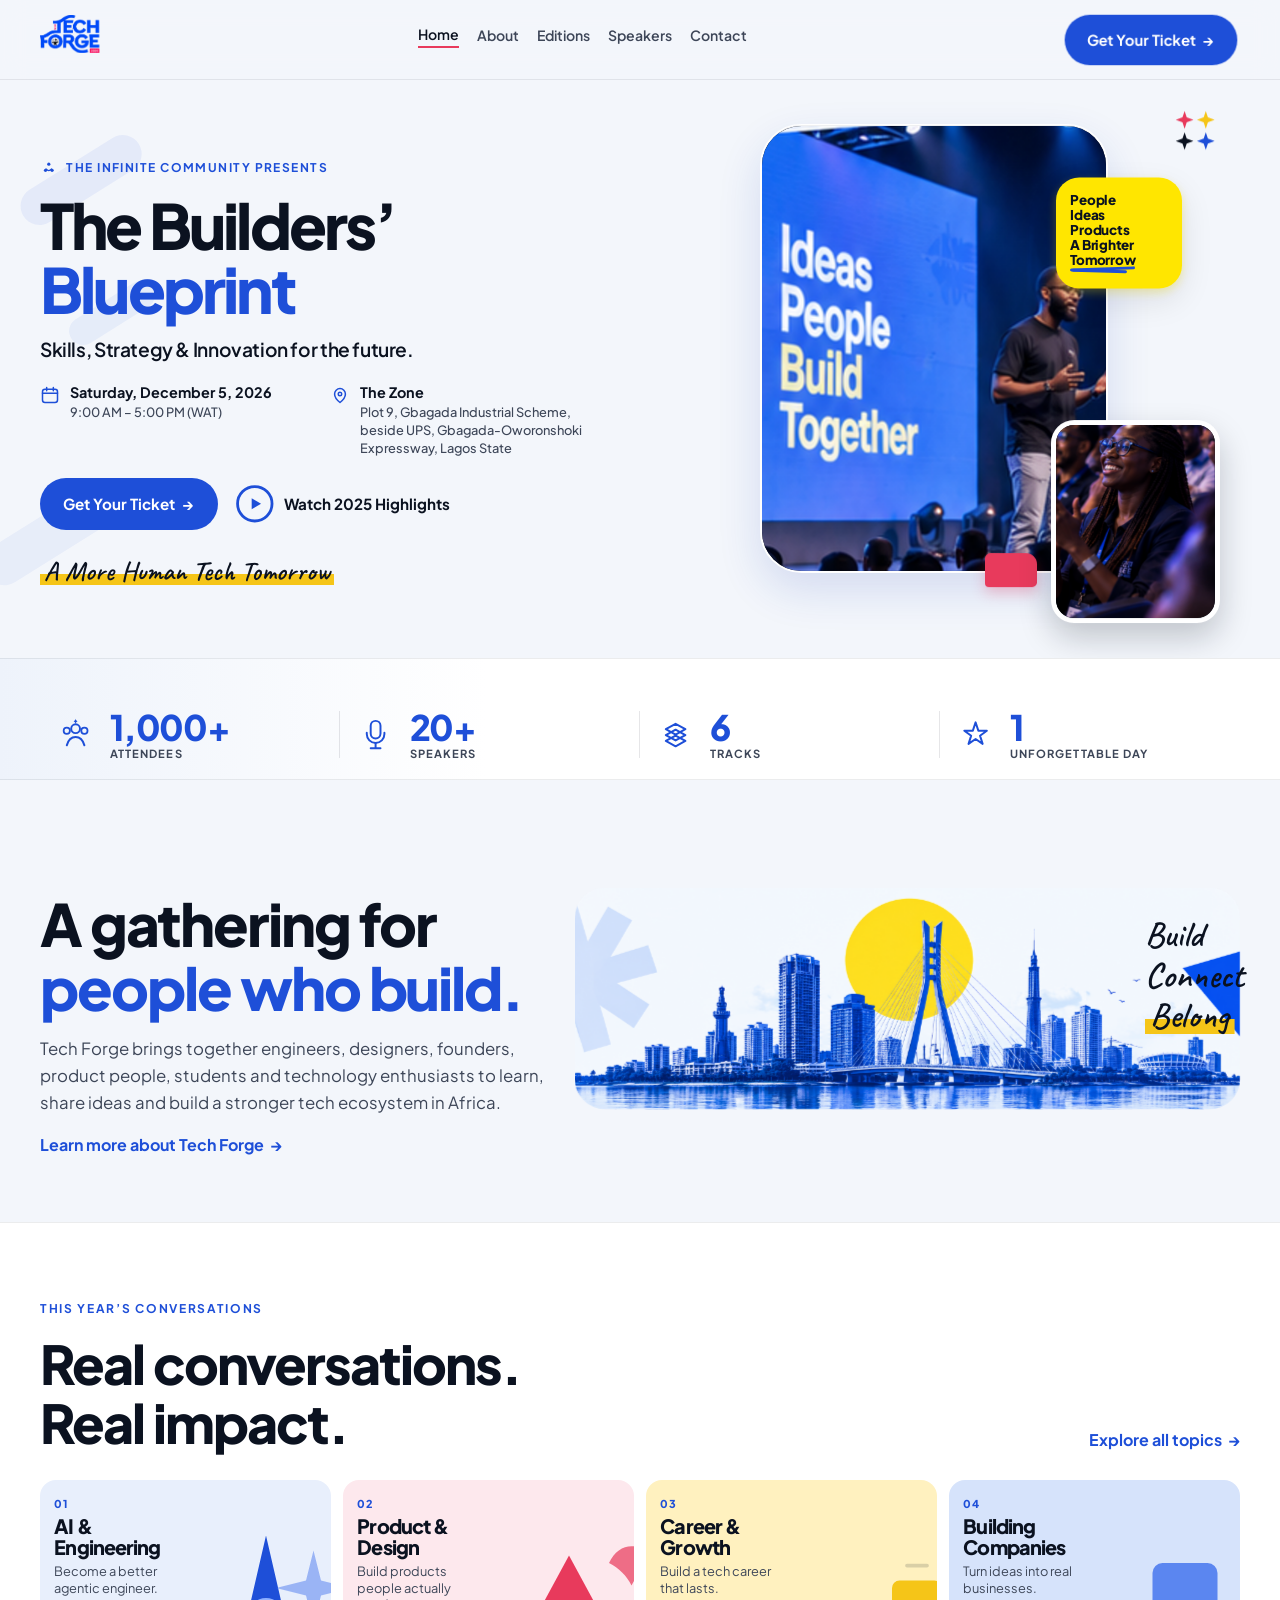
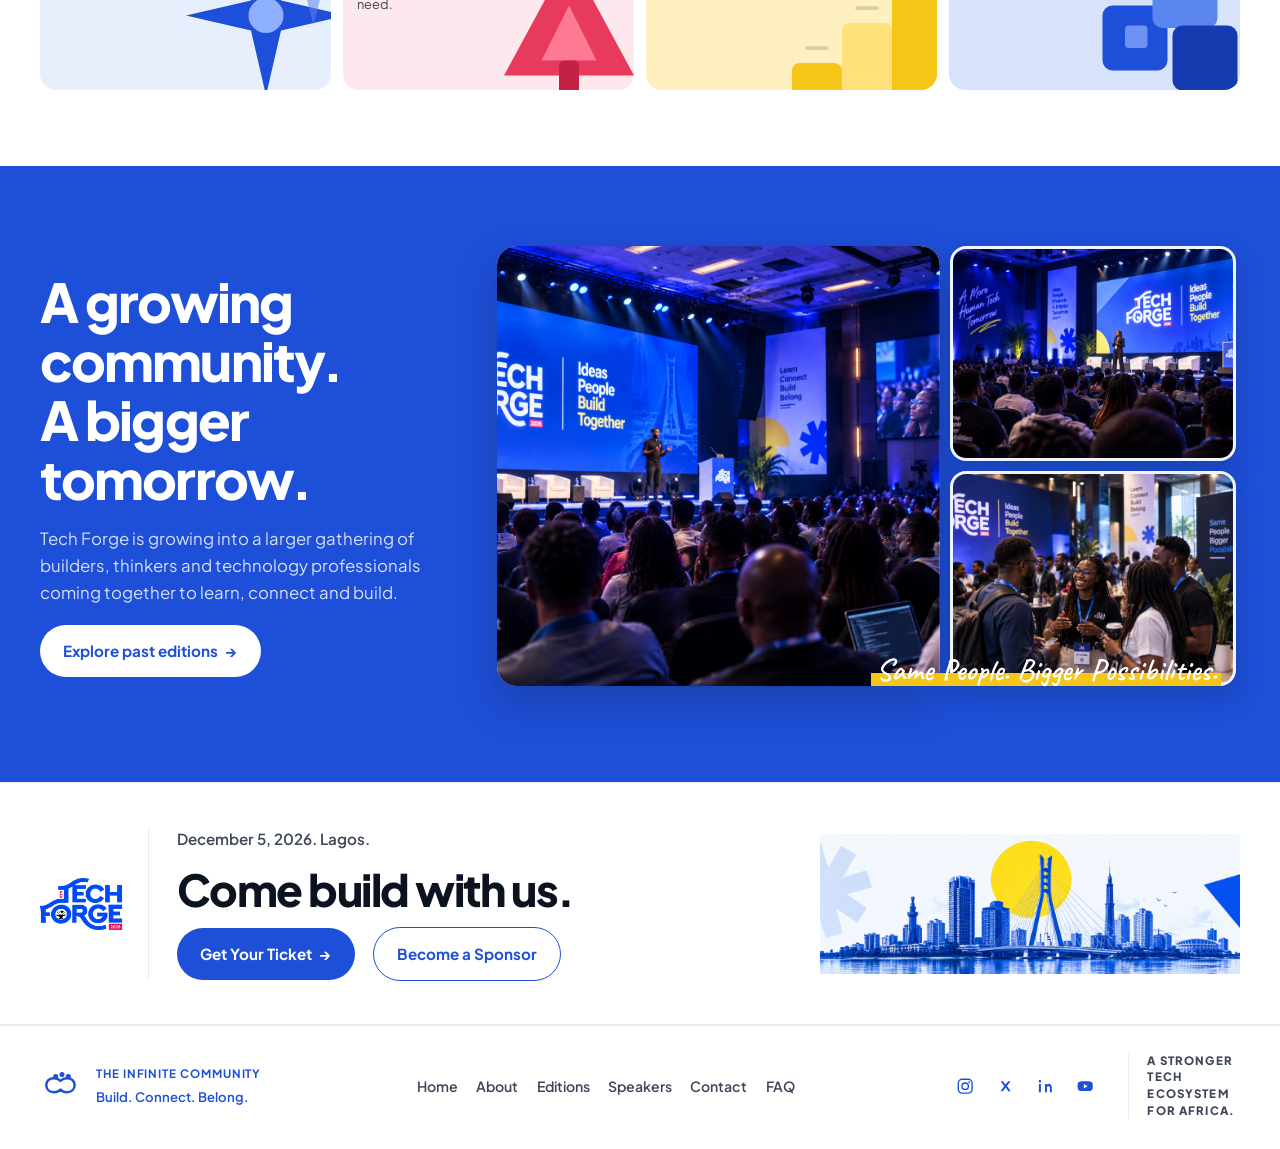
==== index.html @ 8a586ca0 "Publish Tech Forge 2026 static site for GitHub Pages. Flatten editions URLs, ship only used assets, " ====
<!DOCTYPE html>
<html lang="en">
  <head>
    <meta charset="UTF-8" />
    <meta name="viewport" content="width=device-width, initial-scale=1.0" />
    <title>Tech Forge 2026 — The Builders' Blueprint</title>
    <meta
      name="description"
      content="Tech Forge brings together builders across Africa for a full day of skills, strategy and innovation. December 5, 2026 · Lagos."
    />
    <link rel="preconnect" href="https://fonts.googleapis.com" />
    <link rel="preconnect" href="https://fonts.gstatic.com" crossorigin />
    <link
      href="https://fonts.googleapis.com/css2?family=Caveat:wght@600;700&family=Plus+Jakarta+Sans:wght@500;600;700;800&display=swap"
      rel="stylesheet"
    />
    <link rel="stylesheet" href="styles.css" />
    <link rel="stylesheet" href="motion.css" />
    <script>
      (function () {
        try {
          if (!window.matchMedia("(prefers-reduced-motion: reduce)").matches) {
            document.documentElement.classList.add("motion-on");
            window.setTimeout(function () {
              if (!window.__tfMotionBooted) {
                document.documentElement.classList.remove("motion-on");
              }
            }, 1600);
          } else {
            document.documentElement.classList.add("motion-reduce");
          }
        } catch (e) {}
      })();
    </script>
  </head>
  <body>
    <!-- Header -->
    <header class="site-header">
      <input
        type="checkbox"
        id="nav-toggle"
        class="nav-checkbox"
        aria-hidden="true"
      />
      <div class="container site-header__inner">
        <a class="logo js-nav-item" href="index.html#top">
          <img
            class="logo__img logo__img--header"
            src="assets/techforge-logo.png"
            alt="Tech Forge"
            width="1291"
            height="781"
          />
        </a>

        <nav class="nav js-stagger js-stagger--tight" aria-label="Primary">
          <a href="index.html" aria-current="page">Home</a>
          <a href="about.html">About</a>
          <a href="editions.html">Editions</a>
          <a href="speakers.html">Speakers</a>
          <a href="contact.html">Contact</a>
        </nav>

        <a class="btn btn--primary header-cta js-nav-item" href="#tickets"
          >Get Your Ticket <span class="btn__arrow" aria-hidden="true">→</span></a
        >

        <label
          class="nav-toggle"
          for="nav-toggle"
          aria-label="Open navigation"
        >
          <span></span>
          <span></span>
          <span></span>
        </label>
      </div>
    </header>

    <main id="top">
      <!-- Hero -->
      <section class="hero" aria-labelledby="hero-heading">
        <div class="hero__bg" aria-hidden="true">
          <span class="hero__shape hero__shape--1"></span>
          <span class="hero__shape hero__shape--2"></span>
          <span class="hero__shape hero__shape--3"></span>
        </div>
        <div class="container hero__grid">
          <div class="hero__content">
            <p class="eyebrow js-hero-item">
              <svg
                class="eyebrow__mark"
                viewBox="0 0 24 24"
                fill="none"
                aria-hidden="true"
              >
                <circle cx="12" cy="7" r="2.2" fill="currentColor" />
                <circle cx="7.5" cy="15.5" r="2.2" fill="currentColor" />
                <circle cx="16.5" cy="15.5" r="2.2" fill="currentColor" />
                <path
                  d="M8.2 13.6c1.4 1.5 3 2.2 3.8 2.2s2.4-.7 3.8-2.2"
                  stroke="currentColor"
                  stroke-width="1.8"
                  stroke-linecap="round"
                />
              </svg>
              The Infinite Community Presents
            </p>

            <h1 class="hero__title" id="hero-heading">
              <span class="hero__title-line">The Builders’</span>
              <span class="text-blue hero__title-line">Blueprint</span>
            </h1>

            <p class="hero__support js-hero-item">
              Skills, Strategy &amp; Innovation for the future.
            </p>

            <div class="event-meta js-hero-item js-stagger js-stagger--tight">
              <div class="event-meta__col">
                <svg
                  class="event-meta__icon"
                  viewBox="0 0 24 24"
                  fill="none"
                  aria-hidden="true"
                >
                  <rect
                    x="3"
                    y="5"
                    width="18"
                    height="16"
                    rx="3"
                    stroke="currentColor"
                    stroke-width="1.8"
                  />
                  <path
                    d="M3 10h18M8 3v4M16 3v4"
                    stroke="currentColor"
                    stroke-width="1.8"
                    stroke-linecap="round"
                  />
                </svg>
                <div class="event-meta__text">
                  <p class="event-meta__primary">Saturday, December 5, 2026</p>
                  <p class="event-meta__secondary">9:00 AM – 5:00 PM (WAT)</p>
                </div>
              </div>
              <div class="event-meta__col">
                <svg
                  class="event-meta__icon"
                  viewBox="0 0 24 24"
                  fill="none"
                  aria-hidden="true"
                >
                  <path
                    d="M12 21s6.5-5.2 6.5-10.2A6.5 6.5 0 0 0 12 4.3a6.5 6.5 0 0 0-6.5 6.5C5.5 15.8 12 21 12 21Z"
                    stroke="currentColor"
                    stroke-width="1.8"
                    stroke-linejoin="round"
                  />
                  <circle
                    cx="12"
                    cy="10.8"
                    r="2.1"
                    stroke="currentColor"
                    stroke-width="1.8"
                  />
                </svg>
                <div class="event-meta__text">
                  <p class="event-meta__primary">The Zone</p>
                  <p class="event-meta__secondary">
                    Plot 9, Gbagada Industrial Scheme, beside
                    UPS, Gbagada-Oworonshoki Expressway, Lagos
                    State
                  </p>
                </div>
              </div>
            </div>

            <div class="btn-row js-hero-item">
              <a class="btn btn--primary" href="#tickets"
                >Get Your Ticket <span class="btn__arrow" aria-hidden="true">→</span></a
              >
              <a class="btn-play" href="editions-2025.html">
                <span class="btn-play__icon" aria-hidden="true">
                  <svg viewBox="0 0 24 24" fill="none">
                    <circle
                      cx="12"
                      cy="12"
                      r="11"
                      stroke="currentColor"
                      stroke-width="1.8"
                    />
                    <path d="M10 8.5v7l6-3.5-6-3.5Z" fill="currentColor" />
                  </svg>
                </span>
                Watch 2025 Highlights
              </a>
            </div>

            <p class="hero__script script js-hero-item js-reveal--script">
              <span class="script--highlight">A More Human Tech Tomorrow</span>
            </p>
          </div>

          <div class="hero__visual">
            <div class="hero__stack">
              <svg
                class="hero__spark js-hero-item js-parallax"
                data-parallax="8"
                viewBox="0 0 48 48"
                aria-hidden="true"
              >
                <path fill="#e83a5c" d="M12 2l2.4 7.2L22 12l-7.6 2.8L12 22l-2.4-7.2L2 12l7.6-2.8Z" />
                <path fill="#f5c518" d="M36 2l2.4 7.2L46 12l-7.6 2.8L36 22l-2.4-7.2L26 12l7.6-2.8Z" />
                <path fill="#0b1220" d="M12 26l2.4 7.2L22 36l-7.6 2.8L12 46l-2.4-7.2L2 36l7.6-2.8Z" />
                <path fill="#1e4fd8" d="M36 26l2.4 7.2L46 36l-7.6 2.8L36 46l-2.4-7.2L26 36l7.6-2.8Z" />
              </svg>

              <figure
                class="hero__photo js-hero-item js-parallax"
                data-parallax="12"
              >
                <img
                  src="assets/hero-stage.png"
                  alt="Speaker on stage at Tech Forge"
                  width="1400"
                  height="1810"
                />
              </figure>

              <aside
                class="hero__yellow js-hero-item js-reveal--note js-parallax"
                data-parallax="6"
                aria-hidden="true"
              >
                <p>People</p>
                <p>Ideas</p>
                <p>Products</p>
                <p>A Brighter</p>
                <p class="hero__yellow-accent">Tomorrow</p>
              </aside>

              <span
                class="hero__pink js-hero-item js-parallax"
                data-parallax="10"
                aria-hidden="true"
              ></span>

              <figure
                class="hero__inset js-hero-item js-reveal--inset js-parallax"
                data-parallax="22"
              >
                <img
                  src="assets/hero-audience.png"
                  alt="Audience member at Tech Forge"
                  width="900"
                  height="836"
                />
              </figure>
            </div>
          </div>
        </div>
      </section>

      <!-- Stats -->
      <section class="stats" aria-label="Event highlights">
        <div class="container stats__grid">
          <div class="stat js-reveal" data-count="1000" data-suffix="+">
            <svg class="stat__icon" viewBox="0 0 40 40" fill="none" aria-hidden="true">
              <circle cx="20" cy="14" r="4.5" stroke="currentColor" stroke-width="2" />
              <path
                d="M11 31c1.6-5.8 4.8-8.5 9-8.5s7.4 2.7 9 8.5"
                stroke="currentColor"
                stroke-width="2"
                stroke-linecap="round"
              />
              <circle cx="11" cy="16" r="3.2" stroke="currentColor" stroke-width="1.8" />
              <circle cx="29" cy="16" r="3.2" stroke="currentColor" stroke-width="1.8" />
              <path
                d="M20 3.8c.25 1.35 1 2.15 2.1 2.7-1.1.55-1.85 1.35-2.1 2.7-.25-1.35-1-2.15-2.1-2.7 1.1-.55 1.85-1.35 2.1-2.7Z"
                fill="currentColor"
              />
            </svg>
            <div class="stat__text">
              <p class="stat__value">1,000+</p>
              <p class="stat__label">Attendees</p>
            </div>
          </div>
          <div class="stat js-reveal" data-count="20" data-suffix="+">
            <svg class="stat__icon" viewBox="0 0 40 40" fill="none" aria-hidden="true">
              <rect
                x="15"
                y="6"
                width="10"
                height="18"
                rx="5"
                stroke="currentColor"
                stroke-width="2"
              />
              <path
                d="M11 18v1.5a9 9 0 0 0 18 0V18"
                stroke="currentColor"
                stroke-width="2"
                stroke-linecap="round"
              />
              <path
                d="M20 28.5V34M15 34h10"
                stroke="currentColor"
                stroke-width="2"
                stroke-linecap="round"
              />
            </svg>
            <div class="stat__text">
              <p class="stat__value">20+</p>
              <p class="stat__label">Speakers</p>
            </div>
          </div>
          <div class="stat js-reveal" data-count="6">
            <svg class="stat__icon" viewBox="0 0 40 40" fill="none" aria-hidden="true">
              <path
                d="M10 14.5 20 9l10 5.5-10 5.5L10 14.5Z"
                stroke="currentColor"
                stroke-width="2"
                stroke-linejoin="round"
              />
              <path
                d="M10 20.5 20 15l10 5.5-10 5.5L10 20.5Z"
                stroke="currentColor"
                stroke-width="2"
                stroke-linejoin="round"
              />
              <path
                d="M10 26.5 20 21l10 5.5-10 5.5L10 26.5Z"
                stroke="currentColor"
                stroke-width="2"
                stroke-linejoin="round"
              />
            </svg>
            <div class="stat__text">
              <p class="stat__value">6</p>
              <p class="stat__label">Tracks</p>
            </div>
          </div>
          <div class="stat js-reveal" data-count="1">
            <svg class="stat__icon" viewBox="0 0 40 40" fill="none" aria-hidden="true">
              <path
                d="M20 7.5 22.8 16h8.7l-7 5.1 2.7 8.4L20 24.5l-7.2 5 2.7-8.4-7-5.1h8.7L20 7.5Z"
                stroke="currentColor"
                stroke-width="2"
                stroke-linejoin="round"
              />
            </svg>
            <div class="stat__text">
              <p class="stat__value">1</p>
              <p class="stat__label">Unforgettable Day</p>
            </div>
          </div>
        </div>
      </section>

      <!-- About -->
      <section class="about section--compact" id="about" aria-labelledby="about-heading">
        <div class="container about__grid">
          <div class="about__visual">
            <figure class="media about__photo js-reveal js-reveal--from-right">
              <img
                src="assets/lagos-skyline.png"
                alt="Illustrated Lagos skyline"
                width="2172"
                height="724"
              />
            </figure>

            <p class="about__script script js-reveal js-reveal--script">
              Build<br />
              Connect<br />
              <span class="script--highlight">Belong</span>
            </p>
          </div>

          <div class="about__copy">
            <p class="section-label js-reveal">About Tech Forge</p>
            <h2 class="heading-lg about__heading js-reveal" id="about-heading">
              <span class="reveal-line">A gathering for</span>
              <span class="text-blue reveal-line">people who build.</span>
            </h2>
            <p class="body-text js-reveal">
              Tech Forge brings together engineers, designers, founders, product
              people, students and technology enthusiasts to learn, share ideas
              and build a stronger tech ecosystem in Africa.
            </p>
            <a class="link-arrow js-reveal" href="about.html"
              >Learn more about Tech Forge
              <span class="link-arrow__glyph" aria-hidden="true">→</span></a
            >
          </div>
        </div>
      </section>

      <!-- Conversations -->
      <section
        class="topics section"
        id="programme"
        aria-labelledby="topics-heading"
      >
        <div class="container">
          <div class="topics__head js-reveal">
            <div>
              <p class="section-label">This Year’s Conversations</p>
              <h2 class="heading-lg" id="topics-heading">
                Real conversations. Real impact.
              </h2>
            </div>
            <a class="link-arrow" href="#programme"
              >Explore all topics
              <span class="link-arrow__glyph" aria-hidden="true">→</span></a
            >
          </div>

          <div class="topics__grid js-stagger js-stagger--topics">
            <article class="topic topic--blue">
              <div class="topic__copy">
                <span class="topic__num">01</span>
                <h3 class="topic__title">AI &amp; Engineering</h3>
                <p class="topic__hook">Become a better agentic engineer.</p>
              </div>
              <svg
                class="topic__art"
                viewBox="0 0 160 160"
                aria-hidden="true"
              >
                <path
                  fill="#1e4fd8"
                  d="M80 6 92 58 144 70 92 82 80 134 68 82 16 70 68 58Z"
                />
                <circle cx="80" cy="70" r="14" fill="#8fb0ff" />
                <path
                  fill="#5b86f0"
                  opacity="0.55"
                  d="M118 18 124 42 148 48 124 54 118 78 112 54 88 48 112 42Z"
                />
              </svg>
            </article>

            <article class="topic topic--pink">
              <div class="topic__copy">
                <span class="topic__num">02</span>
                <h3 class="topic__title">Product &amp; Design</h3>
                <p class="topic__hook">Build products people actually need.</p>
              </div>
              <svg
                class="topic__art"
                viewBox="0 0 160 160"
                aria-hidden="true"
              >
                <path
                  fill="#e83a5c"
                  d="M28 118 80 22l52 96H28Z"
                />
                <path fill="#ff7a93" d="M58 106h44L80 62Z" />
                <rect x="72" y="106" width="16" height="32" rx="4" fill="#c42245" />
                <path
                  fill="#e83a5c"
                  d="M112 28c8-18 28-18 36 0-8 4-14 10-18 18-4-8-10-14-18-18Z"
                  opacity="0.7"
                />
              </svg>
            </article>

            <article class="topic topic--yellow">
              <div class="topic__copy">
                <span class="topic__num">03</span>
                <h3 class="topic__title">Career &amp; Growth</h3>
                <p class="topic__hook">Build a tech career that lasts.</p>
              </div>
              <svg
                class="topic__art"
                viewBox="0 0 160 160"
                aria-hidden="true"
              >
                <rect x="16" y="108" width="40" height="34" rx="6" fill="#f5c518" />
                <rect x="56" y="76" width="40" height="66" rx="6" fill="#ffe07a" />
                <rect x="96" y="42" width="40" height="100" rx="6" fill="#f5c518" />
                <path
                  d="M28 96h16M68 64h16M108 30h16"
                  stroke="#0b1220"
                  stroke-width="3"
                  stroke-linecap="round"
                  opacity="0.15"
                />
              </svg>
            </article>

            <article class="topic topic--navy">
              <div class="topic__copy">
                <span class="topic__num">04</span>
                <h3 class="topic__title">Building Companies</h3>
                <p class="topic__hook">Turn ideas into real businesses.</p>
              </div>
              <svg
                class="topic__art"
                viewBox="0 0 160 160"
                aria-hidden="true"
              >
                <rect x="22" y="62" width="52" height="52" rx="8" fill="#1e4fd8" />
                <rect x="62" y="28" width="52" height="52" rx="8" fill="#5b86f0" />
                <rect x="78" y="78" width="52" height="52" rx="8" fill="#153bb0" />
                <rect x="40" y="78" width="18" height="18" rx="3" fill="#8fb0ff" opacity="0.7" />
              </svg>
            </article>
          </div>
        </div>
      </section>

      <!-- Community / Past editions -->
      <section
        class="community section"
        id="editions"
        aria-labelledby="community-heading"
      >
        <div class="container community__grid">
          <div class="community__copy js-reveal">
            <h2 class="heading-lg" id="community-heading">
              <span class="reveal-line">A growing community.</span>
              <span class="reveal-line">A bigger tomorrow.</span>
            </h2>
            <p class="body-text">
              Tech Forge is growing into a larger gathering of builders, thinkers
              and technology professionals coming together to learn, connect and
              build.
            </p>
            <a class="btn btn--light" href="editions.html"
              >Explore past editions <span class="btn__arrow" aria-hidden="true">→</span></a
            >
          </div>

          <div class="community__gallery js-stagger" id="gallery">
            <figure class="media community__main js-reveal--image">
              <img
                src="assets/conference-wide.png"
                alt="Tech Forge audience smiling together"
                width="1536"
                height="1024"
              />
            </figure>
            <figure class="media community__side community__side--top">
              <img
                src="assets/conference-stage-alt.png"
                alt="Conference stage from a past Tech Forge"
                width="1536"
                height="1024"
              />
            </figure>
            <figure class="media community__side community__side--bottom">
              <img
                src="assets/networking.png"
                alt="Networking at Tech Forge"
                width="1536"
                height="1024"
              />
            </figure>

            <p class="community__script script js-reveal--script">
              <span class="script--highlight"
                >Same People. Bigger Possibilities.</span
              >
            </p>
          </div>
        </div>
      </section>

      <!-- Final CTA -->
      <section
        class="final-cta"
        id="tickets"
        aria-labelledby="cta-heading"
      >
        <div class="container final-cta__inner">
          <div class="final-cta__brand">
            <img
              class="final-cta__logo"
              src="assets/techforge-logo.png"
              alt="Tech Forge"
              width="1291"
              height="781"
            />
          </div>

          <div class="final-cta__copy js-reveal">
            <p class="final-cta__eyebrow">December 5, 2026. Lagos.</p>
            <h2 class="final-cta__title" id="cta-heading">
              <span class="reveal-line">Come build with us.</span>
            </h2>
            <div class="btn-row js-reveal">
              <a class="btn btn--primary" href="#tickets"
                >Get Your Ticket <span class="btn__arrow" aria-hidden="true">→</span></a
              >
              <a class="btn btn--outline" href="contact.html">Become a Sponsor</a>
            </div>
          </div>

          <img
            class="final-cta__skyline js-reveal js-reveal--from-right"
            src="assets/lagos-skyline.png"
            alt=""
            width="2172"
            height="724"
            aria-hidden="true"
          />
        </div>
      </section>
    </main>

    <!-- Footer -->
    <footer class="site-footer" id="partners">
      <div class="container site-footer__grid" id="faq">
        <div class="footer-brand">
          <span class="footer-brand__mark" aria-hidden="true">
            <svg viewBox="0 0 56 40" fill="none">
              <circle cx="20" cy="8" r="3.2" fill="currentColor" />
              <circle cx="28" cy="5.5" r="3.2" fill="currentColor" />
              <circle cx="36" cy="8" r="3.2" fill="currentColor" />
              <path
                d="M18 28c-6.5 0-10-4.2-10-9s3.5-9 10-9c3.2 0 5.6 1.1 8 3.4C28.4 11.1 30.8 10 34 10c6.5 0 10 4.2 10 9s-3.5 9-10 9c-3.2 0-5.6-1.1-8-3.4C23.6 26.9 21.2 28 18 28Z"
                stroke="currentColor"
                stroke-width="3.2"
                stroke-linecap="round"
                stroke-linejoin="round"
              />
            </svg>
          </span>
          <div class="footer-brand__text">
            <p class="footer-brand__sub">The Infinite Community</p>
            <p class="footer-brand__tag">Build. Connect. Belong.</p>
          </div>
        </div>

        <nav class="footer-nav" aria-label="Footer">
          <a href="index.html">Home</a>
          <a href="about.html">About</a>
          <a href="editions.html">Editions</a>
          <a href="speakers.html">Speakers</a>
          <a href="contact.html">Contact</a>
          <a href="index.html#faq">FAQ</a>
        </nav>

        <div class="footer-social" aria-label="Social links">
          <a href="#" aria-label="Instagram" rel="noopener">
            <svg viewBox="0 0 24 24" fill="none" aria-hidden="true">
              <rect
                x="3"
                y="3"
                width="18"
                height="18"
                rx="5"
                stroke="currentColor"
                stroke-width="1.8"
              />
              <circle
                cx="12"
                cy="12"
                r="4.2"
                stroke="currentColor"
                stroke-width="1.8"
              />
              <circle cx="17.2" cy="6.8" r="1.1" fill="currentColor" />
            </svg>
          </a>
          <a href="#" aria-label="X" rel="noopener">
            <svg viewBox="0 0 24 24" fill="currentColor" aria-hidden="true">
              <path
                d="M6 5.5h3.1l3.1 4.3L16.2 5.5H19l-4.7 6.1L19.2 18.5h-3.1l-3.4-4.7-3.8 4.7H5.8l5-6.3L6 5.5Z"
              />
            </svg>
          </a>
          <a href="#" aria-label="LinkedIn" rel="noopener">
            <svg viewBox="0 0 24 24" fill="currentColor" aria-hidden="true">
              <path
                d="M6.4 9.2H3.8V20h2.6V9.2ZM5.1 4c-.9 0-1.6.7-1.6 1.6S4.2 7.2 5.1 7.2s1.6-.7 1.6-1.6S6 4 5.1 4ZM20.2 12.3c0-2.5-1.6-3.6-3.3-3.6-1.2 0-2 .5-2.5 1.3h-.1V9.2h-2.5c0 .6 0 10.8 0 10.8h2.5v-6c0-.3 0-.6.1-.8.3-.6.9-1.2 1.9-1.2 1.3 0 1.9.9 1.9 2.3V20h2.5v-7.7Z"
              />
            </svg>
          </a>
          <a href="#" aria-label="YouTube" rel="noopener">
            <svg viewBox="0 0 24 24" fill="currentColor" aria-hidden="true">
              <path
                d="M21.5 8.2a3 3 0 0 0-2.1-2.1C17.6 5.6 12 5.6 12 5.6s-5.6 0-7.4.5A3 3 0 0 0 2.5 8.2 31.4 31.4 0 0 0 2 12a31.4 31.4 0 0 0 .5 3.8 3 3 0 0 0 2.1 2.1c1.8.5 7.4.5 7.4.5s5.6 0 7.4-.5a3 3 0 0 0 2.1-2.1A31.4 31.4 0 0 0 22 12a31.4 31.4 0 0 0-.5-3.8ZM10.2 14.9V9.1L15.2 12l-5 2.9Z"
              />
            </svg>
          </a>
        </div>

        <p class="footer-closing">A stronger tech ecosystem for Africa.</p>
      </div>
    </footer>
    <script src="home-motion.js" defer></script>
  </body>
</html>
---- styles.css ----
/* ============================================
   Tech Forge — Brand Tokens & Base
   ============================================ */

:root {
  --blue: #1e4fd8;
  --blue-deep: #153bb0;
  --blue-soft: #e8effc;
  --blue-mist: #f3f6fb;
  --yellow: #f5c518;
  --yellow-soft: #fff6d1;
  --pink: #e83a5c;
  --pink-soft: #fde8ed;
  --ink: #0b1220;
  --ink-muted: #3d4658;
  --ink-faint: #6b7385;
  --white: #ffffff;
  --border: rgba(11, 18, 32, 0.08);
  --border-strong: rgba(30, 79, 216, 0.18);

  --font: "Plus Jakarta Sans", "Helvetica Neue", Helvetica, Arial, sans-serif;
  --font-script: "Caveat", "Segoe Print", "Bradley Hand", cursive;

  --max: 1200px;
  --pad: clamp(1.25rem, 4vw, 2.5rem);
  --radius: 1.25rem;
  --radius-lg: 1.75rem;
  --radius-pill: 999px;

  --space-xs: 0.5rem;
  --space-sm: 1rem;
  --space-md: 1.75rem;
  --space-lg: 3rem;
  --space-xl: 5rem;
  --space-2xl: 7rem;

  --shadow-soft: 0 18px 50px rgba(21, 59, 176, 0.12);
  --transition: 0.2s ease;
}

*,
*::before,
*::after {
  box-sizing: border-box;
  margin: 0;
  padding: 0;
}

html {
  scroll-behavior: smooth;
}

body {
  font-family: var(--font);
  color: var(--ink);
  background: var(--blue-mist);
  line-height: 1.6;
  -webkit-font-smoothing: antialiased;
  text-rendering: optimizeLegibility;
}

img {
  max-width: 100%;
  display: block;
}

a {
  color: inherit;
  text-decoration: none;
}

ul {
  list-style: none;
}

button {
  font: inherit;
  border: none;
  background: none;
  cursor: pointer;
}

.container {
  width: min(100% - (var(--pad) * 2), var(--max));
  margin-inline: auto;
}

.section {
  padding-block: var(--space-xl);
}

.section--tight {
  padding-block: var(--space-md);
}

.section--roomy {
  padding-block: var(--space-2xl);
}

.section--compact {
  padding-block: clamp(2.5rem, 5vw, 3.75rem);
}

/* Typography */
.eyebrow {
  display: inline-flex;
  align-items: center;
  gap: 0.55rem;
  font-size: 0.75rem;
  font-weight: 700;
  letter-spacing: 0.12em;
  text-transform: uppercase;
  color: var(--blue);
}

.eyebrow__mark {
  width: 1.1rem;
  height: 1.1rem;
  flex-shrink: 0;
}

.section-label {
  font-size: 0.75rem;
  font-weight: 700;
  letter-spacing: 0.14em;
  text-transform: uppercase;
  color: var(--blue);
  margin-bottom: var(--space-sm);
}

.heading-xl {
  font-size: clamp(2.75rem, 6vw, 4.75rem);
  font-weight: 800;
  line-height: 1.02;
  letter-spacing: -0.04em;
}

.heading-lg {
  font-size: clamp(2.1rem, 4.5vw, 3.35rem);
  font-weight: 800;
  line-height: 1.1;
  letter-spacing: -0.035em;
}

.heading-md {
  font-size: clamp(1.55rem, 3vw, 2.1rem);
  font-weight: 800;
  line-height: 1.15;
  letter-spacing: -0.03em;
}

.lede {
  font-size: clamp(1.05rem, 1.6vw, 1.2rem);
  color: var(--ink-muted);
  max-width: 34rem;
}

.body-text {
  font-size: 1.05rem;
  color: var(--ink-muted);
  max-width: 36rem;
}

.text-blue {
  color: var(--blue);
}

.script {
  font-family: var(--font-script);
  font-size: clamp(1.45rem, 2.4vw, 1.9rem);
  font-weight: 600;
  line-height: 1.2;
  color: var(--ink);
}

.script--highlight {
  display: inline;
  background: linear-gradient(
    transparent 58%,
    var(--yellow) 58%,
    var(--yellow) 92%,
    transparent 92%
  );
  padding-inline: 0.15em;
}

.link-arrow {
  display: inline-flex;
  align-items: center;
  gap: 0.4rem;
  font-weight: 700;
  color: var(--blue);
  transition: gap var(--transition), color var(--transition);
}

.link-arrow:hover {
  gap: 0.65rem;
  color: var(--blue-deep);
}

/* Buttons */
.btn {
  display: inline-flex;
  align-items: center;
  justify-content: center;
  gap: 0.45rem;
  min-height: 3rem;
  padding: 0.85rem 1.45rem;
  border-radius: var(--radius-pill);
  font-weight: 700;
  font-size: 0.95rem;
  transition: background var(--transition), color var(--transition),
    border-color var(--transition), transform var(--transition);
}

.btn:hover {
  transform: translateY(-1px);
}

.btn--primary {
  background: var(--blue);
  color: var(--white);
}

.btn--primary:hover {
  background: var(--blue-deep);
}

.btn--ghost {
  background: transparent;
  color: var(--ink);
  border: 1.5px solid rgba(11, 18, 32, 0.16);
}

.btn--ghost:hover {
  border-color: var(--blue);
  color: var(--blue);
}

.btn--outline {
  background: var(--white);
  color: var(--blue);
  border: 1.5px solid var(--blue);
}

.btn--outline:hover {
  background: var(--blue-soft);
}

.btn--light {
  background: var(--white);
  color: var(--blue);
}

.btn--light:hover {
  background: var(--blue-soft);
}

.btn--outline-light {
  background: transparent;
  color: var(--white);
  border: 1.5px solid rgba(255, 255, 255, 0.55);
}

.btn--outline-light:hover {
  background: rgba(255, 255, 255, 0.12);
}

.btn-row {
  display: flex;
  flex-wrap: wrap;
  align-items: center;
  gap: 0.85rem 1.15rem;
}

.btn-play {
  display: inline-flex;
  align-items: center;
  gap: 0.65rem;
  font-size: 0.95rem;
  font-weight: 700;
  color: var(--ink);
  transition: gap var(--transition), color var(--transition);
}

.btn-play:hover {
  gap: 0.8rem;
  color: var(--blue);
}

.btn-play__icon {
  display: grid;
  place-items: center;
  width: 2.35rem;
  height: 2.35rem;
  flex-shrink: 0;
  color: var(--blue);
}

.btn-play__icon svg {
  width: 100%;
  height: 100%;
}

/* Media */
.media {
  position: relative;
  overflow: hidden;
  border-radius: var(--radius-lg);
  background: var(--blue-soft);
}

.media img {
  position: absolute;
  inset: 0;
  width: 100%;
  height: 100%;
  object-fit: cover;
  object-position: center;
  display: block;
}

.media__fallback {
  position: absolute;
  inset: 0;
  display: grid;
  place-items: end stretch;
  padding: 1.25rem;
  background:
    radial-gradient(circle at 30% 20%, rgba(255, 255, 255, 0.35), transparent 45%),
    linear-gradient(160deg, #7ea0e8 0%, #3b66d4 55%, #1e4fd8 100%);
  color: rgba(255, 255, 255, 0.9);
  font-size: 0.8rem;
  font-weight: 600;
  letter-spacing: 0.04em;
}

.media__fallback span {
  background: rgba(11, 18, 32, 0.28);
  backdrop-filter: blur(6px);
  padding: 0.45rem 0.7rem;
  border-radius: 0.5rem;
  width: fit-content;
}

/* ============================================
   Header
   ============================================ */

.site-header {
  position: sticky;
  top: 0;
  z-index: 50;
  background: rgba(243, 246, 251, 0.92);
  backdrop-filter: blur(12px);
  border-bottom: 1px solid var(--border);
}

.site-header__inner {
  display: flex;
  align-items: center;
  justify-content: space-between;
  gap: 1rem;
  min-height: 4.5rem;
  padding-block: 0.85rem;
}

.site-header__inner .nav {
  flex: 1;
  justify-content: center;
}

.logo {
  display: inline-flex;
  align-items: center;
  flex-shrink: 0;
  line-height: 0;
}

.logo__img {
  display: block;
  width: auto;
  height: auto;
  object-fit: contain;
  background: transparent;
}

.logo__img--header {
  max-height: 2.35rem;
  max-width: 9.5rem;
}

.logo__img--footer {
  max-height: 3.15rem;
  max-width: 12.5rem;
}

.nav {
  display: flex;
  align-items: center;
  gap: clamp(0.85rem, 1.4vw, 1.35rem);
}

.nav a {
  font-size: 0.88rem;
  font-weight: 600;
  color: var(--ink-muted);
  white-space: nowrap;
  transition: color var(--transition);
}

.nav a:hover,
.nav a[aria-current="page"] {
  color: var(--ink);
}

.nav a[aria-current="page"] {
  box-shadow: inset 0 -2px 0 var(--pink);
  padding-bottom: 0.15rem;
}

.header-cta {
  flex-shrink: 0;
}

.nav-toggle {
  display: none;
  width: 2.6rem;
  height: 2.6rem;
  border-radius: 0.7rem;
  border: 1px solid var(--border);
  background: var(--white);
  align-items: center;
  justify-content: center;
  gap: 0.28rem;
  flex-direction: column;
}

.nav-toggle span {
  display: block;
  width: 1.1rem;
  height: 2px;
  background: var(--ink);
  border-radius: 2px;
}

/* Pure CSS mobile nav via checkbox hack — no JS */
.nav-checkbox {
  position: absolute;
  opacity: 0;
  pointer-events: none;
}

/* ============================================
   Hero
   ============================================ */

.hero {
  position: relative;
  padding-block: clamp(1.1rem, 2.8vh, 1.75rem) clamp(0.75rem, 2vh, 1.15rem);
  min-height: 0;
  display: flex;
  align-items: center;
  overflow: hidden;
}

.hero__bg {
  position: absolute;
  inset: 0;
  pointer-events: none;
  z-index: 0;
  overflow: hidden;
}

.hero__shape {
  position: absolute;
  background: rgba(30, 79, 216, 0.07);
  border-radius: 999px;
  transform: rotate(-32deg);
}

.hero__shape--1 {
  width: 8.5rem;
  height: 2.35rem;
  left: 1%;
  top: 14%;
}

.hero__shape--2 {
  width: 6rem;
  height: 1.75rem;
  left: 5%;
  top: 38%;
  opacity: 0.9;
}

.hero__shape--3 {
  width: 10rem;
  height: 2.6rem;
  left: -2%;
  bottom: 18%;
  opacity: 0.75;
}

.hero__grid {
  position: relative;
  z-index: 1;
  display: grid;
  grid-template-columns: minmax(0, 1.08fr) minmax(0, 0.92fr);
  gap: clamp(1.25rem, 3.5vw, 3rem);
  align-items: center;
}

.hero__content {
  display: flex;
  flex-direction: column;
  gap: 1rem;
  max-width: 36rem;
}

.hero__title {
  max-width: 10ch;
  font-size: clamp(2.5rem, 5vw, 3.9rem);
  font-weight: 800;
  line-height: 1.02;
  letter-spacing: -0.045em;
}

.hero__support {
  font-size: clamp(1.02rem, 1.55vw, 1.2rem);
  font-weight: 600;
  color: var(--ink);
  letter-spacing: -0.02em;
  margin-top: -0.15rem;
}

.event-meta {
  display: grid;
  grid-template-columns: 1.05fr 1fr;
  gap: 1rem 1.5rem;
  padding: 0.15rem 0 0.25rem;
  max-width: 34rem;
}

.event-meta__col {
  display: grid;
  grid-template-columns: 1.25rem 1fr;
  gap: 0.6rem;
  align-items: start;
}

.event-meta__icon {
  width: 1.25rem;
  height: 1.25rem;
  color: var(--blue);
  margin-top: 0.12rem;
}

.event-meta__primary {
  font-size: 0.9rem;
  font-weight: 700;
  color: var(--ink);
  line-height: 1.35;
}

.event-meta__secondary {
  font-size: 0.8rem;
  font-weight: 500;
  color: var(--ink-muted);
  line-height: 1.4;
  margin-top: 0.12rem;
}

.hero__script {
  margin-top: 0.55rem;
  font-size: clamp(1.4rem, 2.1vw, 1.75rem);
  transform: rotate(-2.5deg);
  transform-origin: left center;
  width: fit-content;
}

.hero__visual {
  position: relative;
  width: 100%;
  max-width: 30rem;
  margin-inline: auto 0;
  padding: 0.55rem 0.65rem 1rem 0;
  overflow: visible;
}

.hero__stack {
  position: relative;
  width: 100%;
  /* Taller stack so the stage card reads as a portrait like the mockup */
  aspect-ratio: 0.92 / 1;
  overflow: visible;
}

.hero__photo {
  position: absolute;
  left: 0;
  top: 0.35rem;
  width: 74%;
  height: 88%;
  margin: 0;
  overflow: hidden;
  border-radius: 2.6rem;
  border: 2px solid var(--white);
  box-shadow: 0 18px 44px rgba(21, 59, 176, 0.14);
  z-index: 1;
  background: #0b1220;
  /* Subtle slant only — mockup is not dramatically tilted */
  transform: rotate(-1.5deg);
  transform-origin: center center;
}

.hero__photo img {
  width: 100%;
  height: 100%;
  object-fit: cover;
  object-position: 48% 45%;
  display: block;
}

.hero__spark {
  position: absolute;
  top: -0.45rem;
  right: 0.85rem;
  width: 2.65rem;
  height: 2.65rem;
  z-index: 5;
  pointer-events: none;
}

.hero__yellow {
  position: absolute;
  top: 12%;
  right: 10%;
  width: 7.9rem;
  padding: 0.95rem 0.8rem 1.05rem 0.9rem;
  background: #ffe600;
  color: #0b1220;
  border-radius: 1.45rem;
  font-size: 0.84rem;
  font-weight: 800;
  line-height: 1.12;
  letter-spacing: -0.02em;
  box-shadow: 0 12px 32px rgba(11, 18, 32, 0.1),
    0 4px 10px rgba(255, 230, 0, 0.3);
  z-index: 4;
  pointer-events: none;
}

.hero__pink {
  position: absolute;
  left: 48%;
  bottom: 8%;
  width: 3.25rem;
  height: 2.15rem;
  background: #e83a5c;
  border-radius: 0.35rem 0.7rem 0.3rem 0.25rem;
  transform: skewX(-26deg) rotate(-14deg);
  z-index: 2;
  box-shadow: 0 6px 14px rgba(232, 58, 92, 0.28);
  pointer-events: none;
}

.hero__inset {
  position: absolute;
  right: 2%;
  bottom: 0.65rem;
  width: 36%;
  aspect-ratio: 3 / 3.6;
  margin: 0;
  overflow: hidden;
  border-radius: 1.45rem;
  border: 5px solid var(--white);
  box-shadow: 0 14px 32px rgba(11, 18, 32, 0.22);
  background: #0b1220;
  z-index: 3;
  transform: rotate(1.5deg);
  transform-origin: center center;
}

.hero__inset img {
  width: 100%;
  height: 100%;
  object-fit: cover;
  object-position: 55% 18%;
  display: block;
}

.hero__yellow p {
  margin: 0;
}

.hero__yellow-accent {
  display: inline-block;
  position: relative;
  margin-top: 0.05rem;
  padding-bottom: 0.28em;
}

.hero__yellow-accent::after {
  content: "";
  position: absolute;
  left: 0;
  width: 100%;
  bottom: 0.12em;
  height: 3px;
  background: var(--blue);
  border-radius: 2px;
  transform: rotate(-2deg);
}

.hero__yellow-accent::before {
  content: "";
  position: absolute;
  left: 0.15em;
  width: 85%;
  bottom: -0.02em;
  height: 2.5px;
  background: var(--blue);
  border-radius: 2px;
  transform: rotate(1.5deg);
}

/* ============================================
   Stats
   ============================================ */

.stats {
  background: linear-gradient(90deg, #eef3fb 0%, var(--white) 38%, var(--white) 100%);
  border-block: 1px solid var(--border);
  padding-block: 1.45rem;
}

.stats__grid {
  display: grid;
  grid-template-columns: repeat(4, minmax(0, 1fr));
  align-items: center;
}

.stat {
  display: flex;
  flex-direction: row;
  align-items: center;
  gap: 0.9rem;
  padding: 0.7rem 1rem;
  position: relative;
}

.stat:not(:last-child)::after {
  content: "";
  position: absolute;
  right: 0;
  top: 18%;
  bottom: 18%;
  width: 1px;
  background: rgba(11, 18, 32, 0.1);
}

.stat__icon {
  width: 2.45rem;
  height: 2.45rem;
  flex-shrink: 0;
  color: var(--blue);
}

.stat__text {
  display: flex;
  flex-direction: column;
  gap: 0.12rem;
  min-width: 0;
}

.stat__value {
  font-size: clamp(1.7rem, 2.9vw, 2.2rem);
  font-weight: 800;
  letter-spacing: -0.04em;
  color: var(--blue);
  line-height: 1;
}

.stat__label {
  font-size: 0.7rem;
  font-weight: 700;
  letter-spacing: 0.1em;
  text-transform: uppercase;
  color: var(--ink-muted);
  line-height: 1.25;
}

/* ============================================
   About
   ============================================ */

.about {
  background: var(--blue-mist);
  padding-bottom: clamp(2.75rem, 5.5vw, 4rem);
}

.about__grid {
  display: grid;
  grid-template-columns: minmax(0, 1fr) minmax(0, 1.15fr);
  gap: clamp(1.5rem, 4vw, 3rem);
  align-items: center;
}

.about__visual {
  position: relative;
  order: 2;
  transform: scale(1.08);
  transform-origin: center right;
}

.about__copy {
  display: flex;
  flex-direction: column;
  gap: 1rem;
  align-items: flex-start;
  order: 1;
}

.about__heading {
  max-width: 13ch;
  font-size: clamp(2.35rem, 5vw, 3.65rem);
}

.about__photo {
  aspect-ratio: auto;
  box-shadow: none;
  background: transparent;
  border-radius: var(--radius-lg);
  overflow: hidden;
}

.about__photo img {
  position: relative;
  inset: auto;
  width: 100%;
  height: auto;
  object-fit: contain;
  object-position: center;
  display: block;
}

.about__script {
  position: absolute;
  right: -0.25rem;
  top: 12%;
  z-index: 2;
  max-width: 8ch;
  text-align: left;
  line-height: 1.15;
  font-size: clamp(1.55rem, 2.6vw, 2.05rem);
}

/* ============================================
   Topics
   ============================================ */

.topics {
  background: var(--white);
  border-top: 1px solid var(--border);
}

.topics.section {
  padding-block: clamp(3.25rem, 6vw, 4.75rem);
}

.topics__head {
  display: flex;
  flex-wrap: wrap;
  align-items: end;
  justify-content: space-between;
  gap: 1.25rem;
  margin-bottom: var(--space-md);
}

.topics__head .heading-lg {
  max-width: 14ch;
}

.topics__grid {
  display: grid;
  grid-template-columns: repeat(4, minmax(0, 1fr));
  gap: 0.75rem;
}

.topic {
  position: relative;
  display: flex;
  flex-direction: column;
  min-height: 210px;
  padding: 0.95rem 0.9rem 0.75rem;
  border-radius: 1rem;
  border: none;
  background: var(--blue-mist);
  overflow: hidden;
  transition: transform var(--transition), box-shadow var(--transition);
}

.topic:hover {
  transform: translateY(-3px);
  box-shadow: var(--shadow-soft);
}

.topic__copy {
  position: relative;
  z-index: 1;
  display: flex;
  flex-direction: column;
  gap: 0.2rem;
  max-width: 11ch;
}

.topic__num {
  font-size: 0.68rem;
  font-weight: 800;
  color: var(--blue);
  letter-spacing: 0.08em;
}

.topic__title {
  font-size: clamp(1.2rem, 1.55vw, 1.5rem);
  font-weight: 800;
  letter-spacing: -0.045em;
  line-height: 1.05;
  margin: 0;
  max-width: 9ch;
}

.topic__hook {
  color: var(--ink-muted);
  font-size: 0.8rem;
  line-height: 1.3;
  max-width: 13ch;
  margin-top: 0.15rem;
}

.topic__art {
  position: absolute;
  right: -12%;
  bottom: -18%;
  width: 88%;
  max-width: 12.5rem;
  height: auto;
  aspect-ratio: 1;
  opacity: 1;
  pointer-events: none;
  z-index: 0;
}

.topic--blue {
  background: #e8effc;
}

.topic--pink {
  background: #fde8ed;
}

.topic--yellow {
  background: #fff1bf;
}

.topic--navy {
  background: #d6e3fb;
}

.topics__footer {
  margin-top: var(--space-md);
}

/* ============================================
   Community (blue band)
   ============================================ */

.community {
  background: var(--blue);
  color: var(--white);
  overflow: hidden;
  padding-block: clamp(3rem, 6vw, 4.5rem);
}

.community__grid {
  display: grid;
  grid-template-columns: minmax(0, 0.75fr) minmax(0, 1.35fr);
  gap: clamp(1.5rem, 4vw, 2.75rem);
  align-items: center;
}

.community__copy {
  display: flex;
  flex-direction: column;
  align-items: flex-start;
  gap: 1.15rem;
}

.community__copy .heading-lg {
  max-width: 12ch;
}

.community__copy .body-text {
  color: rgba(255, 255, 255, 0.82);
}

.community__gallery {
  display: grid;
  grid-template-columns: 1.55fr 1fr;
  grid-template-rows: 1fr 1fr;
  gap: 0.65rem;
  position: relative;
  min-width: 0;
  min-height: 440px;
  padding: 0.5rem 0.25rem 1.5rem 0;
}

.community__main {
  position: relative;
  grid-row: 1 / 3;
  aspect-ratio: auto;
  min-height: 440px;
  min-width: 0;
  border-radius: var(--radius);
  box-shadow: 0 18px 40px rgba(11, 18, 32, 0.22);
  z-index: 1;
}

.community__main img,
.community__side img {
  position: absolute;
  inset: 0;
  width: 100%;
  height: 100%;
  object-fit: cover;
}

.community__side {
  position: relative;
  min-height: 0;
  min-width: 0;
  border-radius: 1rem;
  border: 3px solid rgba(255, 255, 255, 0.35);
  box-shadow: 0 12px 28px rgba(11, 18, 32, 0.18);
  z-index: 2;
}

.community__side--top {
  transform: translate(0, -0.4rem) rotate(1.25deg);
}

.community__side--bottom {
  transform: translate(0.15rem, 0.35rem) rotate(-1.75deg);
}

.community__side--top img {
  object-position: center 40%;
}

.community__side--bottom img {
  object-position: center 30%;
}

.community__script {
  position: absolute;
  right: 1.15rem;
  bottom: 1.35rem;
  color: var(--white);
  z-index: 3;
  font-size: clamp(1.5rem, 2.5vw, 1.95rem);
}

.community__script .script--highlight {
  color: var(--white);
  background: linear-gradient(
    transparent 58%,
    var(--yellow) 58%,
    var(--yellow) 92%,
    transparent 92%
  );
}

/* ============================================
   Final CTA
   ============================================ */

.final-cta {
  background: var(--white);
  border-block: 1px solid var(--border);
  padding-block: clamp(2rem, 4vw, 2.75rem);
  position: relative;
  overflow: hidden;
}

.final-cta__inner {
  display: grid;
  grid-template-columns: auto minmax(0, 1.15fr) minmax(0, 0.95fr);
  gap: 1.5rem 1.75rem;
  align-items: center;
  position: relative;
  z-index: 1;
}

.final-cta__brand {
  display: flex;
  align-items: center;
  padding-right: 1.35rem;
  border-right: 1px solid var(--border);
  align-self: stretch;
}

.final-cta__logo {
  width: auto;
  max-height: 3.25rem;
  max-width: 9.5rem;
  object-fit: contain;
}

.final-cta__copy {
  display: flex;
  flex-direction: column;
  align-items: flex-start;
  gap: 0.85rem;
}

.final-cta__eyebrow {
  margin: 0;
  font-size: 0.95rem;
  font-weight: 600;
  color: var(--ink-muted);
}

.final-cta__title {
  margin: 0;
  font-size: clamp(1.85rem, 3.6vw, 2.75rem);
  font-weight: 800;
  letter-spacing: -0.035em;
  line-height: 1.1;
  color: var(--ink);
}

.final-cta__skyline {
  width: 100%;
  max-width: 420px;
  height: auto;
  object-fit: contain;
  object-position: right bottom;
  justify-self: end;
  mix-blend-mode: multiply;
}

/* ============================================
   Footer
   ============================================ */

.site-footer {
  background: var(--white);
  border-top: 1px solid var(--border);
  padding-block: 1.65rem 1.85rem;
}

.site-footer__grid {
  display: grid;
  grid-template-columns: auto minmax(0, 1.4fr) auto auto;
  gap: 1.25rem 1.75rem;
  align-items: center;
}

.footer-brand {
  display: flex;
  flex-direction: row;
  align-items: center;
  gap: 0.75rem;
}

.footer-brand__mark {
  display: inline-flex;
  color: var(--blue);
  flex-shrink: 0;
}

.footer-brand__mark svg {
  width: 2.75rem;
  height: 2rem;
}

.footer-brand__text {
  display: flex;
  flex-direction: column;
  gap: 0.15rem;
}

.footer-brand__tag {
  font-size: 0.82rem;
  font-weight: 600;
  color: var(--blue);
}

.footer-brand__sub {
  font-size: 0.72rem;
  font-weight: 700;
  letter-spacing: 0.08em;
  text-transform: uppercase;
  color: var(--blue);
}

.footer-nav {
  display: flex;
  flex-wrap: wrap;
  gap: 0.55rem 1.15rem;
  justify-content: center;
}

.footer-nav a {
  font-size: 0.88rem;
  font-weight: 600;
  color: var(--ink-muted);
}

.footer-nav a:hover {
  color: var(--blue);
}

.footer-social {
  display: flex;
  flex-wrap: nowrap;
  align-items: center;
  gap: 0.65rem;
  margin-top: 0;
}

.footer-social a {
  display: inline-flex;
  align-items: center;
  justify-content: center;
  width: 1.85rem;
  height: 1.85rem;
  color: var(--blue);
}

.footer-social a svg {
  width: 1.15rem;
  height: 1.15rem;
}

.footer-social a:hover {
  color: var(--blue-deep);
}

.footer-closing {
  font-size: 0.72rem;
  font-weight: 800;
  letter-spacing: 0.1em;
  text-transform: uppercase;
  color: var(--ink-muted);
  text-align: left;
  max-width: 14ch;
  justify-self: end;
  line-height: 1.45;
  padding-left: 1.15rem;
  border-left: 1px solid var(--border);
}

.site-footer__bottom {
  border-top: 1px solid var(--border);
  padding-top: 1.25rem;
  display: flex;
  justify-content: space-between;
  gap: 1rem;
  flex-wrap: wrap;
  font-size: 0.85rem;
  color: var(--ink-faint);
}

/* ============================================
   Geometric SVG helpers
   ============================================ */

.geo-square {
  display: grid;
  grid-template-columns: 1fr 1fr;
  grid-template-rows: 1fr 1fr;
  border-radius: 0.65rem;
  overflow: hidden;
  box-shadow: 0 8px 20px rgba(11, 18, 32, 0.12);
}

.geo-square span:nth-child(1) {
  background: var(--blue);
}
.geo-square span:nth-child(2) {
  background: var(--yellow);
}
.geo-square span:nth-child(3) {
  background: var(--pink);
}
.geo-square span:nth-child(4) {
  background: var(--ink);
}

/* ============================================
   Responsive
   ============================================ */

@media (max-width: 980px) {
  .nav {
    display: none;
  }

  .nav-toggle {
    display: inline-flex;
  }

  .nav-checkbox:checked ~ .site-header__inner .nav {
    display: flex;
    flex-direction: column;
    align-items: flex-start;
    position: absolute;
    left: var(--pad);
    right: var(--pad);
    top: 4.6rem;
    padding: 1.1rem;
    background: var(--white);
    border: 1px solid var(--border);
    border-radius: var(--radius);
    box-shadow: var(--shadow-soft);
    gap: 0.85rem;
  }

  .site-header {
    position: relative;
  }

  .site-header__inner {
    flex-wrap: wrap;
  }

  .header-cta {
    margin-left: auto;
    margin-right: 0.5rem;
  }

  .hero__grid,
  .about__grid,
  .community__grid,
  .final-cta__inner {
    grid-template-columns: 1fr;
  }

  .final-cta__brand {
    border-right: 0;
    border-bottom: 1px solid var(--border);
    padding-right: 0;
    padding-bottom: 1rem;
    align-self: start;
  }

  .final-cta__skyline {
    justify-self: start;
    max-width: 420px;
  }

  .site-footer__grid {
    grid-template-columns: 1fr 1fr;
  }

  .footer-nav {
    justify-content: flex-start;
  }

  .footer-closing {
    grid-column: 1 / -1;
    text-align: left;
    justify-self: start;
    border-left: 0;
    padding-left: 0;
    max-width: none;
  }

  .hero {
    min-height: auto;
  }

  .hero__visual {
    max-width: 26rem;
    margin-inline: auto;
  }

  .hero__photo {
    border-radius: 2.25rem;
    transform: rotate(-2.5deg);
  }

  .hero__inset {
    border-radius: 1.35rem;
    width: 44%;
    aspect-ratio: 3 / 3.65;
    right: -0.2rem;
    transform: rotate(3deg);
  }

  .hero__pink {
    width: 3.1rem;
    height: 2.1rem;
    left: 46%;
    bottom: 9%;
    right: auto;
  }

  .event-meta {
    grid-template-columns: 1fr 1fr;
  }

  .about__grid {
    gap: 3rem;
  }

  .about__visual {
    order: 2;
  }

  .about__copy {
    order: 1;
  }

  .about__script {
    position: static;
    margin-top: 0.75rem;
  }

  .stats__grid {
    grid-template-columns: repeat(2, 1fr);
  }

  .stat:nth-child(2)::after {
    display: none;
  }

  .topics__grid {
    grid-template-columns: repeat(2, 1fr);
  }

  .topic {
    min-height: 240px;
  }

  .about__visual {
    transform: none;
  }

  .community__gallery {
    min-height: 320px;
  }

  .community__main {
    min-height: 320px;
  }

  .community__side--top,
  .community__side--bottom {
    transform: none;
  }

  .community__script {
    position: static;
    margin-top: 1.1rem;
    margin-right: 0;
  }
}

@media (max-width: 640px) {
  .section {
    padding-block: var(--space-lg);
  }

  .section--roomy {
    padding-block: var(--space-xl);
  }

  .header-cta .btn {
    padding-inline: 1rem;
    font-size: 0.85rem;
    min-height: 2.6rem;
  }

  .logo__img--header {
    max-height: 2rem;
    max-width: 8rem;
  }

  .logo__img--footer {
    max-height: 2.75rem;
    max-width: 11rem;
  }

  .hero__content {
    gap: 0.85rem;
  }

  .hero__visual {
    max-width: 22rem;
  }

  .hero__spark {
    width: 2.75rem;
    height: 2.75rem;
  }

  .hero__yellow {
    width: 7.5rem;
    font-size: 0.82rem;
    padding: 0.95rem 0.85rem 1.05rem;
    border-radius: 1.55rem;
  }

  .hero__inset {
    width: 46%;
    right: -0.15rem;
    transform: rotate(2.75deg);
  }

  .hero__pink {
    width: 2.7rem;
    height: 1.95rem;
    left: 44%;
    bottom: 8.5%;
    right: auto;
  }

  .event-meta {
    grid-template-columns: 1fr;
    gap: 0.85rem;
  }

  .hero__shape {
    opacity: 0.55;
  }

  .stats__grid {
    grid-template-columns: 1fr 1fr;
  }

  .stat {
    padding: 0.95rem 0.75rem;
  }

  .stat:nth-child(2n)::after {
    display: none;
  }

  .topics__grid {
    grid-template-columns: 1fr 1fr;
  }

  .topic {
    min-height: 220px;
  }

  .topic__art {
    width: min(68%, 7.5rem);
  }

  .community__gallery {
    grid-template-columns: 1fr 1fr;
    grid-template-rows: auto;
    min-height: 0;
  }

  .community__main {
    grid-column: 1 / -1;
    grid-row: auto;
    min-height: 240px;
    aspect-ratio: 16 / 10;
  }

  .site-footer__grid {
    grid-template-columns: 1fr;
  }

  .btn-row {
    width: 100%;
  }

  .btn-row .btn {
    width: 100%;
  }
}

@media (max-width: 520px) {
  .topics__grid {
    grid-template-columns: 1fr;
  }
}

@media (max-width: 420px) {
  .stats__grid {
    grid-template-columns: 1fr;
  }

  .stat {
    justify-content: flex-start;
    border-bottom: 1px solid var(--border);
  }

  .stat:not(:last-child)::after {
    display: none;
  }

  .stat:last-child {
    border-bottom: none;
  }
}

/* Reduced motion */
@media (prefers-reduced-motion: reduce) {
  html {
    scroll-behavior: auto;
  }

  .btn,
  .topic,
  .link-arrow {
    transition: none;
  }

  .btn:hover,
  .topic:hover {
    transform: none;
  }
}

/* ============================================
   Speakers page
   ============================================ */

.speakers-intro {
  background: var(--white);
  padding-block: clamp(2.5rem, 5vw, 3.75rem) clamp(2rem, 4vw, 3rem);
}

.speakers-intro__grid {
  display: grid;
  grid-template-columns: minmax(0, 1.05fr) minmax(0, 0.95fr);
  gap: clamp(1.5rem, 4vw, 3rem);
  align-items: center;
}

.speakers-intro__copy {
  display: flex;
  flex-direction: column;
  align-items: flex-start;
  gap: 1rem;
}

.speakers-intro__title {
  max-width: 12ch;
}

.speakers-intro__lede {
  max-width: 34ch;
  font-size: 1.02rem;
  color: var(--ink-muted);
  line-height: 1.55;
}

.speakers-intro__visual {
  position: relative;
  min-height: 14rem;
  display: flex;
  align-items: flex-end;
  justify-content: center;
}

.speakers-intro__skyline {
  width: min(100%, 28rem);
  height: auto;
  object-fit: contain;
  mix-blend-mode: multiply;
  position: relative;
  z-index: 2;
}

.speakers-intro__sun {
  display: none;
}

.speakers-intro__star {
  position: absolute;
  left: 6%;
  top: 22%;
  width: 4.5rem;
  height: 4.5rem;
  background: var(--blue-soft);
  clip-path: polygon(
    50% 0%,
    63% 35%,
    100% 50%,
    63% 65%,
    50% 100%,
    37% 65%,
    0% 50%,
    37% 35%
  );
  opacity: 0.95;
  z-index: 1;
}

.speakers-intro__tri {
  position: absolute;
  right: 4%;
  bottom: 28%;
  width: 0;
  height: 0;
  border-left: 1.1rem solid transparent;
  border-right: 1.1rem solid transparent;
  border-bottom: 1.85rem solid var(--pink);
  transform: rotate(28deg);
  z-index: 3;
}

.speakers-intro__script {
  position: absolute;
  right: 2%;
  top: 0;
  z-index: 3;
  font-size: clamp(1.35rem, 2.4vw, 1.85rem);
  line-height: 1.05;
  color: var(--ink-muted);
  transform: rotate(4deg);
  text-align: left;
}

.speakers-grid-section {
  background: var(--blue-mist);
  padding-block: clamp(2rem, 4vw, 3rem) clamp(3rem, 6vw, 4.5rem);
}

.speakers-grid {
  display: grid;
  grid-template-columns: repeat(4, minmax(0, 1fr));
  gap: clamp(1.75rem, 3.5vw, 2.75rem) clamp(1.15rem, 2.2vw, 1.75rem);
}

.speaker-card {
  display: flex;
  flex-direction: column;
  background: var(--white);
  border-radius: 1rem;
  overflow: hidden;
  border: 1px solid var(--border);
}

.speaker-card__media {
  position: relative;
  aspect-ratio: 1 / 1;
  background: #e8ecf3;
  overflow: hidden;
}

.speaker-card__media img {
  width: 100%;
  height: 100%;
  object-fit: cover;
  object-position: center top;
}

.speaker-badge {
  position: absolute;
  top: 0.7rem;
  left: 0.7rem;
  z-index: 2;
  display: inline-flex;
  align-items: center;
  min-height: 1.55rem;
  padding: 0.2rem 0.65rem;
  border-radius: 0.45rem;
  font-size: 0.72rem;
  font-weight: 700;
  letter-spacing: 0.01em;
}

.speaker-badge--keynote {
  background: var(--yellow);
  color: var(--ink);
}

.speaker-badge--panel {
  background: #d7e4ff;
  color: var(--blue-deep);
}

.speaker-badge--fireside {
  background: var(--pink-soft);
  color: #b4233f;
}

.speaker-badge--workshop {
  background: #dff5e4;
  color: #1f7a3a;
}

.speaker-card__body {
  padding: 1rem 1rem 1.2rem;
  display: flex;
  flex-direction: column;
  align-items: flex-start;
  gap: 0.35rem;
}

.speaker-card__name {
  margin: 0;
  font-size: 1.05rem;
  font-weight: 800;
  letter-spacing: -0.02em;
  line-height: 1.2;
  color: var(--ink);
}

.speaker-card__role {
  margin: 0;
  font-size: 0.84rem;
  line-height: 1.4;
  color: var(--ink-faint);
}

.speaker-card__rule {
  display: block;
  width: 1.65rem;
  height: 3px;
  border-radius: 2px;
  margin-block: 0.45rem 0.2rem;
}

.speaker-card__rule--keynote {
  background: var(--yellow);
}

.speaker-card__rule--panel {
  background: var(--blue);
}

.speaker-card__rule--fireside {
  background: var(--pink);
}

.speaker-card__rule--workshop {
  background: #2f9e55;
}

.speaker-card__session {
  margin: 0;
  font-size: 0.92rem;
  font-weight: 700;
  line-height: 1.35;
  letter-spacing: -0.015em;
  color: var(--ink);
}

.speakers-grid__note {
  margin: clamp(2rem, 4vw, 2.75rem) 0 0;
  text-align: center;
  font-size: 0.92rem;
  color: var(--ink-faint);
}

@media (max-width: 960px) {
  .speakers-intro__grid {
    grid-template-columns: 1fr;
  }

  .speakers-intro__visual {
    min-height: 12rem;
    max-width: 26rem;
  }

  .speakers-grid {
    grid-template-columns: repeat(2, minmax(0, 1fr));
  }
}

@media (max-width: 640px) {
  .speakers-grid {
    grid-template-columns: 1fr;
    max-width: 22rem;
    margin-inline: auto;
  }
}

/* ============================================
   About page
   ============================================ */

.page-intro {
  background: var(--white);
  padding-block: clamp(2.5rem, 5vw, 3.75rem) clamp(2rem, 4vw, 3rem);
}

.page-intro__grid {
  display: grid;
  grid-template-columns: minmax(0, 1.05fr) minmax(0, 0.95fr);
  gap: clamp(1.5rem, 4vw, 3rem);
  align-items: center;
}

.page-intro__copy {
  display: flex;
  flex-direction: column;
  align-items: flex-start;
  gap: 1rem;
}

.page-intro__title {
  max-width: 11ch;
}

.page-intro__lede {
  max-width: 36ch;
  font-size: 1.05rem;
  color: var(--ink-muted);
  line-height: 1.55;
}

.page-intro__visual {
  position: relative;
  min-height: 13.5rem;
  display: flex;
  align-items: flex-end;
  justify-content: center;
}

.page-intro__skyline {
  width: min(100%, 28rem);
  height: auto;
  object-fit: contain;
  mix-blend-mode: multiply;
  position: relative;
  z-index: 2;
}

.page-intro__star {
  position: absolute;
  left: 6%;
  top: 18%;
  width: 4.5rem;
  height: 4.5rem;
  background: var(--blue-soft);
  clip-path: polygon(
    50% 0%,
    63% 35%,
    100% 50%,
    63% 65%,
    50% 100%,
    37% 65%,
    0% 50%,
    37% 35%
  );
  z-index: 1;
}

.page-intro__sun {
  position: absolute;
  left: 42%;
  top: 12%;
  width: 5.5rem;
  height: 5.5rem;
  border-radius: 50%;
  background: var(--yellow);
  z-index: 1;
  transform: translateX(-50%);
}

.page-intro__tri {
  position: absolute;
  right: 5%;
  bottom: 30%;
  width: 0;
  height: 0;
  border-left: 1.05rem solid transparent;
  border-right: 1.05rem solid transparent;
  border-bottom: 1.75rem solid var(--blue);
  transform: rotate(28deg);
  z-index: 3;
}

.page-intro__tri::after {
  content: "";
  position: absolute;
  left: -0.35rem;
  top: 0.85rem;
  width: 0;
  height: 0;
  border-left: 0.55rem solid transparent;
  border-right: 0.55rem solid transparent;
  border-bottom: 0.9rem solid var(--pink);
  transform: rotate(-18deg);
}

.page-intro__script {
  position: absolute;
  right: 1%;
  top: -0.25rem;
  z-index: 3;
  font-size: clamp(1.35rem, 2.4vw, 1.85rem);
  line-height: 1.05;
  color: var(--ink-muted);
  transform: rotate(4deg);
}

.about-story {
  background: var(--white);
}

.about-story__grid {
  display: grid;
  grid-template-columns: minmax(0, 1.05fr) minmax(0, 0.95fr);
  gap: clamp(1.75rem, 4vw, 3.25rem);
  align-items: center;
}

.about-story__media {
  position: relative;
  padding: 0.65rem 0.85rem 1.15rem 0.55rem;
}

.about-story__accent {
  position: absolute;
  left: 0;
  top: 12%;
  width: 0.85rem;
  height: 38%;
  background: var(--pink);
  border-radius: 0.35rem;
  z-index: 0;
}

.about-story__photo {
  position: relative;
  margin: 0;
  overflow: hidden;
  border-radius: var(--radius-lg);
  aspect-ratio: 16 / 11;
  background: #0b1220;
  z-index: 1;
}

.about-story__photo img {
  width: 100%;
  height: 100%;
  object-fit: cover;
  object-position: center 40%;
}

.about-story__note {
  position: absolute;
  right: -0.15rem;
  bottom: -0.15rem;
  z-index: 2;
  width: 8.75rem;
  padding: 0.85rem 0.8rem 1rem;
  background: var(--yellow);
  color: var(--ink);
  border-radius: 0.85rem;
  font-size: 1.35rem;
  line-height: 1.1;
  transform: rotate(3.5deg);
  box-shadow: 0 10px 24px rgba(11, 18, 32, 0.12);
}

.about-story__copy {
  display: flex;
  flex-direction: column;
  align-items: flex-start;
  gap: 1rem;
}

.about-story__title {
  max-width: 12ch;
}

.about-story__body {
  display: flex;
  flex-direction: column;
  gap: 1rem;
  max-width: 38ch;
}

.about-story__body p {
  margin: 0;
  font-size: 1.02rem;
  line-height: 1.6;
  color: var(--ink-muted);
}

.about-purpose {
  background: var(--white);
}

.about-purpose__panel {
  display: grid;
  grid-template-columns: minmax(0, 1.05fr) minmax(0, 0.95fr);
  gap: clamp(1.75rem, 4vw, 3rem);
  align-items: center;
  background: var(--blue-mist);
  border-radius: var(--radius-lg);
  padding: clamp(1.75rem, 4vw, 2.75rem);
}

.about-purpose__copy {
  display: flex;
  flex-direction: column;
  align-items: flex-start;
  gap: 1rem;
}

.about-purpose__title {
  max-width: 12ch;
}

.about-purpose__lede {
  margin: 0;
  max-width: 36ch;
  font-size: 1.02rem;
  line-height: 1.55;
  color: var(--ink-muted);
}

.about-purpose__list {
  display: flex;
  flex-direction: column;
  gap: 1.35rem;
  margin: 0;
  padding: 0;
  list-style: none;
  counter-reset: none;
}

.purpose-item {
  display: grid;
  grid-template-columns: auto 1fr;
  gap: 0.9rem;
  align-items: start;
}

.purpose-item__icon {
  display: inline-flex;
  align-items: center;
  justify-content: center;
  width: 2.85rem;
  height: 2.85rem;
  border-radius: 0.85rem;
  flex-shrink: 0;
}

.purpose-item__icon svg {
  width: 1.35rem;
  height: 1.35rem;
}

.purpose-item__icon--learn {
  background: var(--pink-soft);
  color: var(--pink);
}

.purpose-item__icon--connect {
  background: var(--yellow-soft);
  color: #b8860b;
}

.purpose-item__icon--impact {
  background: var(--blue-soft);
  color: var(--blue);
}

.purpose-item__num {
  margin: 0 0 0.15rem;
  font-size: 0.72rem;
  font-weight: 700;
  letter-spacing: 0.08em;
  color: var(--ink-faint);
}

.purpose-item__title {
  margin: 0 0 0.25rem;
  font-size: 1.05rem;
  font-weight: 800;
  letter-spacing: -0.02em;
  color: var(--ink);
}

.purpose-item__text {
  margin: 0;
  font-size: 0.95rem;
  line-height: 1.45;
  color: var(--ink-muted);
}

.about-community {
  background: var(--white);
}

.about-community__grid {
  display: grid;
  grid-template-columns: minmax(0, 0.95fr) minmax(0, 1.05fr);
  gap: clamp(1.75rem, 4vw, 3.25rem);
  align-items: center;
}

.about-community__copy {
  display: flex;
  flex-direction: column;
  align-items: flex-start;
  gap: 1.1rem;
}

.about-community__title {
  max-width: 12ch;
}

.about-community__body {
  display: flex;
  flex-direction: column;
  gap: 1rem;
  max-width: 38ch;
}

.about-community__body p {
  margin: 0;
  font-size: 1.02rem;
  line-height: 1.6;
  color: var(--ink-muted);
}

.about-community__media {
  position: relative;
  padding: 0.75rem 1.15rem 1.25rem 0.85rem;
}

.about-community__blob {
  position: absolute;
  left: 0;
  top: 18%;
  width: 4.5rem;
  height: 4.5rem;
  background: var(--blue-soft);
  border-radius: 1.25rem;
  transform: rotate(-18deg);
  z-index: 0;
}

.about-community__photo {
  position: relative;
  margin: 0;
  overflow: hidden;
  border-radius: var(--radius-lg);
  aspect-ratio: 16 / 12;
  background: #0b1220;
  z-index: 1;
}

.about-community__photo img {
  width: 100%;
  height: 100%;
  object-fit: cover;
  object-position: center 30%;
}

.about-community__chip {
  position: absolute;
  right: 0.35rem;
  bottom: 0.85rem;
  width: 2.35rem;
  height: 2.35rem;
  background: var(--yellow);
  border-radius: 0.55rem;
  z-index: 2;
  transform: rotate(8deg);
}

.about-community__script {
  position: absolute;
  right: -0.25rem;
  top: 0.35rem;
  z-index: 2;
  font-size: clamp(1.35rem, 2.3vw, 1.8rem);
  line-height: 1.05;
  color: var(--ink);
  transform: rotate(5deg);
}

@media (max-width: 960px) {
  .page-intro__grid,
  .about-story__grid,
  .about-purpose__panel,
  .about-community__grid {
    grid-template-columns: 1fr;
  }

  .page-intro__visual {
    min-height: 12rem;
    max-width: 26rem;
  }

  .about-story__note {
    right: 0.35rem;
    bottom: 0.15rem;
  }

  .about-community__script {
    right: 0.5rem;
  }
}

@media (max-width: 640px) {
  .about-purpose__panel {
    padding: 1.35rem;
  }

  .about-story__note {
    width: 7.5rem;
    font-size: 1.15rem;
  }
}

/* ============================================
   Contact page
   ============================================ */

.visually-hidden {
  position: absolute;
  width: 1px;
  height: 1px;
  padding: 0;
  margin: -1px;
  overflow: hidden;
  clip: rect(0, 0, 0, 0);
  white-space: nowrap;
  border: 0;
}

.page-intro__wedge {
  position: absolute;
  right: 8%;
  bottom: 28%;
  width: 0;
  height: 0;
  border-left: 0.85rem solid transparent;
  border-right: 0.85rem solid transparent;
  border-bottom: 1.45rem solid var(--pink);
  transform: rotate(22deg);
  z-index: 3;
}

.contact-area {
  background: var(--white);
  padding-block-start: 0;
}

.contact-area__grid {
  display: grid;
  grid-template-columns: minmax(0, 1.55fr) minmax(0, 0.85fr);
  gap: clamp(1.5rem, 3.5vw, 2.75rem);
  align-items: start;
}

.contact-form-panel {
  background: var(--white);
  border: 1px solid var(--border);
  border-radius: var(--radius-lg);
  padding: clamp(1.5rem, 3.5vw, 2.35rem);
}

.contact-form-panel__header {
  margin-bottom: 1.5rem;
}

.contact-form-panel__lede {
  margin-top: 0.45rem;
  max-width: 42ch;
  color: var(--ink-muted);
  font-size: 0.98rem;
  line-height: 1.55;
}

.contact-form {
  display: flex;
  flex-direction: column;
  gap: 1.15rem;
}

.contact-form__row--split {
  display: grid;
  grid-template-columns: 1fr 1fr;
  gap: 1.15rem;
}

.field {
  display: flex;
  flex-direction: column;
  gap: 0.4rem;
}

.field__label {
  font-size: 0.88rem;
  font-weight: 700;
  color: var(--ink);
}

.field__req {
  color: var(--pink);
  font-weight: 700;
}

.field__control {
  width: 100%;
  min-height: 3rem;
  padding: 0.75rem 0.95rem;
  border: 1.5px solid rgba(11, 18, 32, 0.12);
  border-radius: 0.85rem;
  background: var(--blue-mist);
  color: var(--ink);
  font: inherit;
  font-size: 0.98rem;
  transition: border-color var(--transition), box-shadow var(--transition),
    background var(--transition);
}

.field__control::placeholder {
  color: var(--ink-faint);
}

.field__control:hover {
  border-color: rgba(30, 79, 216, 0.28);
}

.field__control:focus {
  outline: none;
  border-color: var(--blue);
  background: var(--white);
  box-shadow: 0 0 0 3px rgba(30, 79, 216, 0.16);
}

.field__control--select {
  appearance: none;
  background-image: url("data:image/svg+xml,%3Csvg xmlns='http://www.w3.org/2000/svg' width='16' height='16' fill='none' viewBox='0 0 16 16'%3E%3Cpath stroke='%233d4658' stroke-linecap='round' stroke-linejoin='round' stroke-width='1.8' d='m4 6 4 4 4-4'/%3E%3C/svg%3E");
  background-repeat: no-repeat;
  background-position: right 0.95rem center;
  background-size: 1rem;
  padding-right: 2.5rem;
  cursor: pointer;
}

.field__control--textarea {
  min-height: 9.5rem;
  resize: vertical;
  line-height: 1.5;
  padding-top: 0.9rem;
}

.field__control--invalid {
  border-color: var(--pink);
  background: #fff8f9;
}

.field__control--invalid:focus {
  box-shadow: 0 0 0 3px rgba(232, 58, 92, 0.16);
}

.field__error {
  margin: 0;
  font-size: 0.82rem;
  font-weight: 600;
  color: var(--pink);
  line-height: 1.35;
}

.contact-form__submit {
  width: 100%;
  margin-top: 0.35rem;
  min-height: 3.25rem;
}

.contact-form__submit:disabled {
  opacity: 0.72;
  cursor: wait;
  transform: none;
}

.contact-status {
  margin-bottom: 1.25rem;
  padding: 1rem 1.1rem;
  border-radius: 0.95rem;
  border: 1.5px solid transparent;
}

.contact-status__title {
  margin: 0 0 0.25rem;
  font-weight: 800;
  font-size: 1.02rem;
  letter-spacing: -0.02em;
}

.contact-status__body {
  margin: 0;
  font-size: 0.95rem;
  line-height: 1.5;
  color: var(--ink-muted);
}

.contact-status--success {
  background: var(--blue-soft);
  border-color: rgba(30, 79, 216, 0.22);
}

.contact-status--success .contact-status__title {
  color: var(--blue-deep);
}

.contact-status--error {
  background: var(--pink-soft);
  border-color: rgba(232, 58, 92, 0.28);
}

.contact-status--error .contact-status__title {
  color: #b91c3c;
}

.contact-sidebar {
  display: flex;
  flex-direction: column;
  gap: 1.15rem;
}

.contact-channels {
  background: var(--blue-soft);
  border-radius: var(--radius);
  padding: 1.35rem 1.25rem 1.25rem;
}

.contact-channels__title {
  margin: 0 0 0.35rem;
  font-size: 1.15rem;
  font-weight: 800;
  letter-spacing: -0.02em;
  color: var(--ink);
}

.contact-channels__lede {
  margin: 0 0 1.15rem;
  font-size: 0.92rem;
  line-height: 1.5;
  color: var(--ink-muted);
}

.contact-channels__list {
  display: flex;
  flex-direction: column;
  gap: 0.85rem;
}

.contact-channel {
  display: grid;
  grid-template-columns: auto 1fr;
  gap: 0.8rem;
  align-items: start;
  padding: 0.15rem;
  border-radius: 0.75rem;
  transition: background var(--transition);
}

.contact-channel:hover,
.contact-channel:focus-visible {
  background: rgba(255, 255, 255, 0.55);
}

.contact-channel:focus-visible {
  outline: 2px solid var(--blue);
  outline-offset: 2px;
}

.contact-channel__icon {
  display: inline-flex;
  align-items: center;
  justify-content: center;
  width: 2.55rem;
  height: 2.55rem;
  border-radius: 0.75rem;
  flex-shrink: 0;
}

.contact-channel__icon svg {
  width: 1.2rem;
  height: 1.2rem;
}

.contact-channel__icon--email {
  background: var(--pink-soft);
  color: var(--pink);
}

.contact-channel__icon--linkedin {
  background: rgba(30, 79, 216, 0.14);
  color: var(--blue);
}

.contact-channel__icon--instagram {
  background: var(--yellow-soft);
  color: #b8860b;
}

.contact-channel__body {
  display: flex;
  flex-direction: column;
  gap: 0.12rem;
  min-width: 0;
}

.contact-channel__label {
  font-size: 0.95rem;
  font-weight: 800;
  color: var(--ink);
  letter-spacing: -0.01em;
}

.contact-channel__value {
  font-size: 0.9rem;
  font-weight: 700;
  color: var(--blue);
}

.contact-channel__note {
  font-size: 0.85rem;
  line-height: 1.45;
  color: var(--ink-muted);
}

.contact-enquiries {
  background: var(--pink-soft);
  border-radius: var(--radius);
  padding: 1.35rem 1.25rem 1.2rem;
}

.contact-enquiries__eyebrow {
  margin-bottom: 0.85rem;
}

.contact-enquiries__list {
  display: flex;
  flex-direction: column;
  gap: 0.15rem;
}

.contact-enquiries__link {
  display: flex;
  width: 100%;
  align-items: center;
  justify-content: flex-start;
  padding: 0.55rem 0;
  font-size: 0.95rem;
  font-weight: 700;
  color: var(--blue);
  text-align: left;
  border-radius: 0.4rem;
  transition: color var(--transition), gap var(--transition);
}

.contact-enquiries__link:hover,
.contact-enquiries__link:focus-visible {
  color: var(--blue-deep);
}

.contact-enquiries__link:focus-visible {
  outline: 2px solid var(--blue);
  outline-offset: 2px;
}

@media (max-width: 960px) {
  .contact-area__grid {
    grid-template-columns: 1fr;
  }

  .contact-sidebar {
    order: 2;
  }
}

@media (max-width: 640px) {
  .contact-form__row--split {
    grid-template-columns: 1fr;
  }

  .contact-form-panel {
    padding: 1.25rem;
  }
}

/* ============================================
   Editions archive + edition detail
   ============================================ */

.editions-list {
  background: var(--white);
  padding-block-start: 0;
}

.edition-row {
  display: grid;
  grid-template-columns: minmax(0, 1.05fr) minmax(0, 0.95fr);
  gap: clamp(1.5rem, 4vw, 3rem);
  align-items: center;
  padding-block: clamp(1.75rem, 4vw, 2.75rem);
}

.edition-row + .edition-row {
  border-top: 1px solid var(--border);
}

.edition-row--flip .edition-row__media {
  order: 2;
}

.edition-row--flip .edition-row__copy {
  order: 1;
}

.edition-row__photo {
  margin: 0;
  overflow: hidden;
  border-radius: var(--radius-lg);
  aspect-ratio: 16 / 11;
  background: #0b1220;
}

.edition-row__photo img {
  width: 100%;
  height: 100%;
  object-fit: cover;
}

.edition-row__copy {
  display: flex;
  flex-direction: column;
  align-items: flex-start;
  gap: 0.85rem;
}

.edition-badge {
  display: inline-flex;
  align-items: center;
  min-height: 1.85rem;
  padding: 0.25rem 0.75rem;
  border-radius: var(--radius-pill);
  font-size: 0.72rem;
  font-weight: 700;
  letter-spacing: 0.08em;
  text-transform: uppercase;
}

.edition-badge--latest {
  background: var(--blue-soft);
  color: var(--blue);
}

.edition-badge--past {
  background: rgba(11, 18, 32, 0.06);
  color: var(--ink-muted);
}

.edition-row__title {
  margin: 0;
  font-size: clamp(1.65rem, 3vw, 2.2rem);
  font-weight: 800;
  letter-spacing: -0.03em;
  line-height: 1.1;
  color: var(--ink);
}

.edition-row__theme {
  margin: 0;
  max-width: 34ch;
  font-size: 1.05rem;
  font-weight: 600;
  line-height: 1.4;
  color: var(--ink-muted);
}

.edition-row__meta {
  display: grid;
  grid-template-columns: repeat(2, minmax(0, 1fr));
  gap: 0.85rem 1.25rem;
  width: 100%;
  max-width: 36rem;
}

.edition-row__meta-item {
  display: grid;
  grid-template-columns: auto 1fr;
  gap: 0.55rem;
  align-items: start;
}

.edition-row__icon,
.edition-detail__icon {
  width: 1.25rem;
  height: 1.25rem;
  color: var(--blue);
  margin-top: 0.15rem;
}

.edition-row__meta-primary,
.edition-detail__meta-primary {
  margin: 0;
  font-size: 0.95rem;
  font-weight: 700;
  color: var(--ink);
}

.edition-row__meta-secondary,
.edition-detail__meta-secondary {
  margin: 0.1rem 0 0;
  font-size: 0.85rem;
  line-height: 1.4;
  color: var(--ink-muted);
}

.edition-row__summary {
  margin: 0;
  max-width: 40ch;
  font-size: 0.98rem;
  line-height: 1.55;
  color: var(--ink-muted);
}

.breadcrumb {
  display: flex;
  flex-wrap: wrap;
  align-items: center;
  gap: 0.45rem;
  padding-block: 1.15rem 0.35rem;
  font-size: 0.88rem;
  font-weight: 600;
  color: var(--ink-faint);
}

.breadcrumb a {
  color: var(--ink-muted);
  transition: color var(--transition);
}

.breadcrumb a:hover {
  color: var(--blue);
}

.breadcrumb__sep {
  color: var(--ink-faint);
}

.edition-detail {
  background: var(--white);
}

.edition-detail__grid {
  display: grid;
  grid-template-columns: minmax(0, 1fr) minmax(0, 1.05fr);
  gap: clamp(1.5rem, 4vw, 3rem);
  align-items: center;
}

.edition-detail__copy {
  display: flex;
  flex-direction: column;
  align-items: flex-start;
  gap: 1rem;
}

.edition-detail__title {
  max-width: 12ch;
}

.edition-detail__lede {
  margin: 0;
  max-width: 38ch;
  font-size: 1.02rem;
  line-height: 1.6;
  color: var(--ink-muted);
}

.edition-detail__meta {
  display: flex;
  flex-direction: column;
  gap: 0.85rem;
  margin-top: 0.35rem;
}

.edition-detail__meta-item {
  display: grid;
  grid-template-columns: auto 1fr;
  gap: 0.6rem;
  align-items: start;
}

.edition-detail__media {
  position: relative;
  padding: 0.75rem 1rem 1.1rem 0.55rem;
}

.edition-detail__accent {
  position: absolute;
  left: 0;
  top: 18%;
  width: 0.85rem;
  height: 34%;
  background: var(--pink);
  border-radius: 0.35rem;
  z-index: 0;
}

.edition-detail__photo {
  position: relative;
  margin: 0;
  overflow: hidden;
  border-radius: var(--radius-lg);
  aspect-ratio: 5 / 4;
  background: #0b1220;
  z-index: 1;
}

.edition-detail__photo img {
  width: 100%;
  height: 100%;
  object-fit: cover;
}

.edition-detail__note {
  position: absolute;
  right: 0;
  top: -0.15rem;
  z-index: 2;
  width: 8.5rem;
  padding: 0.8rem 0.75rem 0.95rem;
  background: var(--yellow);
  color: var(--ink);
  border-radius: 0.85rem;
  font-size: 1.3rem;
  line-height: 1.1;
  transform: rotate(3.5deg);
}

.edition-stats {
  background: var(--blue-soft);
  padding-block: clamp(1.75rem, 3.5vw, 2.5rem);
}

.edition-stats__grid {
  display: grid;
  grid-template-columns: repeat(4, minmax(0, 1fr));
  gap: 1.25rem;
}

.edition-stats__value {
  margin: 0;
  font-size: clamp(1.8rem, 3vw, 2.4rem);
  font-weight: 800;
  letter-spacing: -0.03em;
  color: var(--ink);
}

.edition-stats__label {
  margin: 0.15rem 0 0;
  font-size: 0.95rem;
  font-weight: 700;
  color: var(--ink);
}

.edition-stats__detail {
  margin: 0.2rem 0 0;
  font-size: 0.85rem;
  color: var(--ink-muted);
  line-height: 1.4;
}

.edition-gallery {
  background: var(--blue-mist);
}

.edition-gallery__layout {
  display: grid;
  grid-template-columns: minmax(0, 0.85fr) minmax(0, 1.15fr);
  gap: clamp(1.5rem, 4vw, 3rem);
  align-items: start;
}

.edition-gallery__intro {
  display: flex;
  flex-direction: column;
  align-items: flex-start;
  gap: 1rem;
}

.edition-gallery__lede {
  margin: 0;
  max-width: 34ch;
  font-size: 1rem;
  line-height: 1.55;
  color: var(--ink-muted);
}

.edition-gallery__collage {
  display: grid;
  grid-template-columns: repeat(6, minmax(0, 1fr));
  grid-auto-rows: 7.5rem;
  gap: 0.75rem;
}

.edition-gallery__item {
  margin: 0;
  overflow: hidden;
  border-radius: var(--radius);
  background: #0b1220;
}

.edition-gallery__item img {
  width: 100%;
  height: 100%;
  object-fit: cover;
}

.edition-gallery__item--lead {
  grid-column: 1 / -1;
  grid-row: span 2;
}

.edition-gallery__item--tall {
  grid-column: span 2;
  grid-row: span 2;
}

.edition-gallery__item--wide {
  grid-column: span 3;
  grid-row: span 2;
}

.edition-gallery__item--square {
  grid-column: span 2;
  grid-row: span 2;
}

.edition-speakers {
  background: var(--white);
}

.edition-speakers__head {
  display: flex;
  flex-wrap: wrap;
  align-items: flex-end;
  justify-content: space-between;
  gap: 1rem;
  margin-bottom: 1.75rem;
}

.edition-speakers__grid {
  display: grid;
  grid-template-columns: repeat(4, minmax(0, 1fr));
  gap: 1.15rem;
}

.edition-speaker__media {
  overflow: hidden;
  border-radius: var(--radius) var(--radius) 0.85rem 0.85rem;
  aspect-ratio: 1;
  background: var(--blue-mist);
  margin-bottom: 0.75rem;
}

.edition-speaker__media img {
  width: 100%;
  height: 100%;
  object-fit: cover;
}

.edition-speaker__name {
  margin: 0 0 0.2rem;
  font-size: 1.02rem;
  font-weight: 800;
  letter-spacing: -0.02em;
}

.edition-speaker__role {
  margin: 0;
  font-size: 0.9rem;
  line-height: 1.4;
  color: var(--ink-muted);
}

.edition-moments {
  background: var(--blue-mist);
}

.edition-moments__grid {
  display: grid;
  grid-template-columns: repeat(3, minmax(0, 1fr));
  gap: 1.25rem;
  margin-top: 1.5rem;
}

.edition-moment__thumb {
  position: relative;
  overflow: hidden;
  border-radius: var(--radius);
  aspect-ratio: 16 / 10;
  background: #0b1220;
  margin-bottom: 0.85rem;
}

.edition-moment__thumb img {
  width: 100%;
  height: 100%;
  object-fit: cover;
}

.edition-moment__play {
  position: absolute;
  inset: 50% auto auto 50%;
  width: 3rem;
  height: 3rem;
  margin: -1.5rem 0 0 -1.5rem;
  border-radius: 50%;
  background: var(--blue);
  box-shadow: 0 8px 20px rgba(21, 59, 176, 0.28);
}

.edition-moment__play::after {
  content: "";
  position: absolute;
  left: 1.15rem;
  top: 0.95rem;
  border-style: solid;
  border-width: 0.55rem 0 0.55rem 0.85rem;
  border-color: transparent transparent transparent var(--white);
}

.edition-moment__time {
  position: absolute;
  right: 0.65rem;
  bottom: 0.65rem;
  padding: 0.2rem 0.45rem;
  border-radius: 0.4rem;
  background: rgba(11, 18, 32, 0.72);
  color: var(--white);
  font-size: 0.75rem;
  font-weight: 700;
}

.edition-moment__kind {
  margin: 0 0 0.2rem;
  font-size: 0.78rem;
  font-weight: 700;
  letter-spacing: 0.06em;
  text-transform: uppercase;
  color: var(--blue);
}

.edition-moment__title {
  margin: 0 0 0.25rem;
  font-size: 1.05rem;
  font-weight: 800;
  letter-spacing: -0.02em;
}

.edition-moment__meta {
  margin: 0;
  font-size: 0.88rem;
  color: var(--ink-muted);
}

@media (max-width: 960px) {
  .edition-row,
  .edition-row--flip .edition-row__media,
  .edition-row--flip .edition-row__copy,
  .edition-detail__grid,
  .edition-gallery__layout {
    display: grid;
    grid-template-columns: 1fr;
  }

  .edition-row--flip .edition-row__media,
  .edition-row--flip .edition-row__copy {
    order: initial;
  }

  .edition-row__meta {
    grid-template-columns: 1fr;
  }

  .edition-stats__grid {
    grid-template-columns: repeat(2, minmax(0, 1fr));
  }

  .edition-speakers__grid,
  .edition-moments__grid {
    grid-template-columns: repeat(2, minmax(0, 1fr));
  }

  .edition-gallery__collage {
    grid-auto-rows: 6.5rem;
  }
}

@media (max-width: 640px) {
  .edition-speakers__grid,
  .edition-moments__grid,
  .edition-stats__grid {
    grid-template-columns: 1fr;
  }

  .edition-detail__note {
    width: 7.25rem;
    font-size: 1.15rem;
  }
}
---- motion.css ----
/* ============================================
   Homepage motion — Tech Forge 2026
   Progressive enhancement via html.motion-on
   ============================================ */

:root {
  --ease-out: cubic-bezier(0.22, 1, 0.36, 1);
  --motion-fast: 0.2s;
  --motion-med: 0.55s;
  --motion-slow: 0.75s;
}

/* ----- Progressive hide only when motion is on ----- */
html.motion-on .js-reveal,
html.motion-on .js-hero-item,
html.motion-on .js-nav-item,
html.motion-on .js-stagger > * {
  opacity: 0;
  transform: translateY(16px);
  transition:
    opacity var(--motion-med) var(--ease-out),
    transform var(--motion-med) var(--ease-out);
  will-change: opacity, transform;
}

html.motion-on .js-reveal.is-in,
html.motion-on .js-hero-item.is-in,
html.motion-on .js-nav-item.is-in,
html.motion-on .js-stagger.is-in > * {
  opacity: 1;
  transform: none;
}

html.motion-on .js-stagger > *:nth-child(1) {
  transition-delay: 0ms;
}
html.motion-on .js-stagger > *:nth-child(2) {
  transition-delay: 80ms;
}
html.motion-on .js-stagger > *:nth-child(3) {
  transition-delay: 160ms;
}
html.motion-on .js-stagger > *:nth-child(4) {
  transition-delay: 240ms;
}
html.motion-on .js-stagger > *:nth-child(5) {
  transition-delay: 320ms;
}
html.motion-on .js-stagger > *:nth-child(6) {
  transition-delay: 400ms;
}

html.motion-on .js-stagger--tight > *:nth-child(1) {
  transition-delay: 0ms;
}
html.motion-on .js-stagger--tight > *:nth-child(2) {
  transition-delay: 70ms;
}
html.motion-on .js-stagger--tight > *:nth-child(3) {
  transition-delay: 140ms;
}
html.motion-on .js-stagger--tight > *:nth-child(4) {
  transition-delay: 210ms;
}

/* Image / skyline variants */
html.motion-on .js-reveal--image {
  transform: scale(1.03);
  transform-origin: center;
}

html.motion-on .js-reveal--image.is-in {
  transform: scale(1);
}

html.motion-on .js-reveal--from-right {
  transform: translateX(20px);
}

html.motion-on .js-reveal--from-right.is-in {
  transform: none;
}

html.motion-on .js-reveal--script {
  transform: translateY(8px) rotate(-2deg);
}

html.motion-on .js-reveal--script.is-in {
  transform: none;
}

html.motion-on .js-reveal--note {
  transform: translateY(12px) rotate(2deg);
}

html.motion-on .js-reveal--note.is-in {
  transform: none;
}

html.motion-on .js-hero-item.js-reveal--note {
  transform: translateY(12px) rotate(2deg);
}

html.motion-on .js-hero-item.js-reveal--note.is-in {
  transform: none;
}

html.motion-on .js-hero-item.js-reveal--inset {
  transform: translateY(20px) scale(0.96);
}

html.motion-on .js-hero-item.js-reveal--inset.is-in {
  transform: none;
}

html.motion-on .js-stagger > .js-reveal--image {
  transform: scale(1.03);
}

html.motion-on .js-stagger.is-in > .js-reveal--image {
  transform: scale(1);
}

html.motion-on .js-stagger > .js-reveal--script {
  transform: translateY(8px) rotate(-2deg);
}

html.motion-on .js-stagger.is-in > .js-reveal--script {
  transform: none;
}

html.motion-on .js-reveal--inset {
  transform: translateY(20px) scale(0.96);
}

html.motion-on .js-reveal--inset.is-in {
  transform: none;
}

/* Handwritten underline draw — only when motion-on */
html.motion-on .script--highlight {
  background-image: linear-gradient(
    transparent 58%,
    var(--yellow) 58%,
    var(--yellow) 92%,
    transparent 92%
  );
  background-repeat: no-repeat;
  background-position: left center;
  background-size: 0% 100%;
  transition: background-size 0.7s var(--ease-out);
}

html.motion-on .js-reveal--script.is-in .script--highlight,
html.motion-on .hero.is-ready .hero__script.is-in .script--highlight,
html.motion-on .js-stagger.is-in .js-reveal--script .script--highlight,
html.motion-on .is-in .script--highlight {
  background-size: 100% 100%;
}

/* ----- Navbar entrance ----- */
html.motion-on .site-header .logo.js-nav-item {
  transform: translateY(-6px);
}

html.motion-on .site-header .header-cta.js-nav-item {
  transform: scale(0.97);
}

html.motion-on .site-header .nav.js-stagger > * {
  transform: translateY(-4px);
}

/* ----- Hero title lines ----- */
.hero__title-line {
  display: block;
}

html.motion-on .hero__title-line {
  opacity: 0;
  transform: translateY(24px);
  transition:
    opacity 0.65s var(--ease-out),
    transform 0.65s var(--ease-out);
}

html.motion-on .hero.is-ready .hero__title-line {
  opacity: 1;
  transform: none;
}

html.motion-on .hero.is-ready .hero__title-line:nth-child(2) {
  transition-delay: 100ms;
}

/* Hero photo settle */
html.motion-on .hero__photo.js-hero-item {
  transform: scale(1.03);
}

html.motion-on .hero__photo.js-hero-item.is-in {
  transform: scale(1);
}

html.motion-on .hero__photo,
html.motion-on .hero__inset,
html.motion-on .community__main,
html.motion-on .community__side {
  overflow: hidden;
}

html.motion-on .hero__photo img,
html.motion-on .hero__inset img,
html.motion-on .community__main img,
html.motion-on .community__side img {
  transition: transform 0.4s var(--ease-out);
  will-change: transform;
}

html.motion-on .community__main:hover img,
html.motion-on .community__side:hover img {
  transform: scale(1.025);
}

/* Parallax layers — transform set via JS custom props */
html.motion-on .hero__photo.js-parallax:not(.is-in) {
  transform: translate3d(0, var(--parallax-y, 0px), 0) scale(1.03);
}

html.motion-on .hero__photo.js-parallax.is-in {
  transform: translate3d(0, var(--parallax-y, 0px), 0) scale(1);
}

html.motion-on .hero__inset.js-parallax:not(.is-in) {
  transform: translate3d(0, var(--parallax-y, 0px), 0) translateY(20px)
    scale(0.96);
}

html.motion-on .hero__inset.js-parallax.is-in {
  transform: translate3d(0, var(--parallax-y, 0px), 0);
}

html.motion-on .hero__yellow.js-parallax:not(.is-in) {
  transform: translate3d(0, var(--parallax-y, 0px), 0) translateY(12px)
    rotate(2deg);
}

html.motion-on .hero__yellow.js-parallax.is-in,
html.motion-on .hero__pink.js-parallax.is-in,
html.motion-on .hero__spark.js-parallax.is-in {
  transform: translate3d(0, var(--parallax-y, 0px), 0);
}

html.motion-on .hero__pink.js-parallax:not(.is-in),
html.motion-on .hero__spark.js-parallax:not(.is-in) {
  transform: translate3d(0, var(--parallax-y, 0px), 0) translateY(16px);
}

/* Floating decorative motion */
@keyframes float-y {
  0%,
  100% {
    translate: 0 0;
  }
  50% {
    translate: 0 -5px;
  }
}

@keyframes float-y-sm {
  0%,
  100% {
    translate: 0 0;
  }
  50% {
    translate: 0 4px;
  }
}

html.motion-on .hero.is-ready .hero__pink {
  animation: float-y-sm 6.5s ease-in-out infinite;
}

html.motion-on .hero.is-ready .hero__yellow {
  animation: float-y 7.5s ease-in-out infinite;
}

html.motion-on .hero.is-ready .hero__spark {
  animation: float-y-sm 8s ease-in-out infinite;
}

html.motion-on .hero.is-ready .hero__shape--1 {
  animation: float-y 7s ease-in-out infinite;
}

html.motion-on .hero.is-ready .hero__shape--2 {
  animation: float-y-sm 6s ease-in-out infinite 0.4s;
}

html.motion-on .hero.is-ready .hero__shape--3 {
  animation: float-y 8s ease-in-out infinite 0.8s;
}

/* When parallax + float both apply to yellow/pink, compose carefully:
   float uses `translate` property; parallax uses transform — OK in modern CSS */

/* ----- Buttons ----- */
.btn--primary {
  transition:
    background var(--transition),
    color var(--transition),
    border-color var(--transition),
    transform 0.2s var(--ease-out);
}

.btn--primary:hover {
  transform: translateY(-2px);
}

.btn--primary:active {
  transform: scale(0.98);
}

.btn__arrow {
  display: inline-block;
  transition: transform 0.2s var(--ease-out);
}

.btn--primary:hover .btn__arrow {
  transform: translateX(4px);
}

.link-arrow .link-arrow__glyph {
  display: inline-block;
  transition: transform 0.2s var(--ease-out);
}

.link-arrow:hover .link-arrow__glyph {
  transform: translateX(4px);
}

/* Topic cards */
.topic {
  transition:
    transform 0.25s var(--ease-out),
    box-shadow 0.25s var(--ease-out);
}

html.motion-on .topic:hover {
  transform: translateY(-4px);
}

html.motion-on .topic__art {
  transition:
    opacity 0.45s var(--ease-out),
    transform 0.45s var(--ease-out);
  transform-origin: center;
}

html.motion-on .js-stagger--topics:not(.is-in) .topic__art {
  opacity: 0;
  transform: scale(0.9);
}

html.motion-on .js-stagger--topics.is-in .topic__art {
  opacity: 1;
  transform: scale(1);
  transition-delay: 120ms;
}

html.motion-on .topic:hover .topic__art {
  transform: scale(1.03);
}

/* About skyline */
html.motion-on .about__photo.js-reveal--from-right {
  transition-duration: 0.7s;
}

/* Community heading lines */
.reveal-line {
  display: block;
}

html.motion-on .community__copy .reveal-line,
html.motion-on .about__heading .reveal-line,
html.motion-on .final-cta__title .reveal-line {
  opacity: 0;
  transform: translateY(18px);
  transition:
    opacity 0.6s var(--ease-out),
    transform 0.6s var(--ease-out);
}

html.motion-on .community__copy.is-in .reveal-line,
html.motion-on .about__heading.is-in .reveal-line,
html.motion-on .final-cta__copy.is-in .reveal-line {
  opacity: 1;
  transform: none;
}

html.motion-on .community__copy.is-in .reveal-line:nth-child(2),
html.motion-on .about__heading.is-in .reveal-line:nth-child(2),
html.motion-on .final-cta__copy.is-in .final-cta__title {
  transition-delay: 90ms;
}

html.motion-on .final-cta__copy.is-in .btn-row {
  transition-delay: 160ms;
}

html.motion-on .final-cta__skyline.js-reveal--from-right {
  transition-duration: 0.75s;
}

/* Stats */
html.motion-on .stat.js-reveal {
  transform: translateY(16px);
}

html.motion-on .stats__grid .stat:nth-child(1) {
  transition-delay: 0ms;
}
html.motion-on .stats__grid .stat:nth-child(2) {
  transition-delay: 70ms;
}
html.motion-on .stats__grid .stat:nth-child(3) {
  transition-delay: 140ms;
}
html.motion-on .stats__grid .stat:nth-child(4) {
  transition-delay: 210ms;
}

.footer-nav a,
.footer-social a {
  transition: color 0.2s var(--ease-out), opacity 0.2s var(--ease-out);
}

/* ----- Mobile: quieter motion ----- */
@media (max-width: 860px) {
  html.motion-on .js-reveal,
  html.motion-on .js-hero-item,
  html.motion-on .js-stagger > * {
    transform: translateY(10px);
  }

  html.motion-on .js-reveal--from-right {
    transform: translateY(12px);
  }

  html.motion-on .js-reveal--inset {
    transform: translateY(12px) scale(0.98);
  }

  html.motion-on .hero.is-ready .hero__pink,
  html.motion-on .hero.is-ready .hero__yellow,
  html.motion-on .hero.is-ready .hero__spark,
  html.motion-on .hero.is-ready .hero__shape--1,
  html.motion-on .hero.is-ready .hero__shape--2,
  html.motion-on .hero.is-ready .hero__shape--3 {
    animation: none;
  }

  html.motion-on .community__main:hover img,
  html.motion-on .community__side:hover img {
    transform: none;
  }
}

/* ----- Reduced motion ----- */
@media (prefers-reduced-motion: reduce) {
  html.motion-on .js-reveal,
  html.motion-on .js-hero-item,
  html.motion-on .js-nav-item,
  html.motion-on .js-stagger > *,
  html.motion-on .hero__title-line,
  html.motion-on .reveal-line,
  html.motion-on .topic__art,
  html.motion-on .script--highlight {
    opacity: 1 !important;
    transform: none !important;
    transition: none !important;
    animation: none !important;
    background-size: 100% 100% !important;
  }

  html.motion-on .hero.is-ready .hero__pink,
  html.motion-on .hero.is-ready .hero__yellow,
  html.motion-on .hero.is-ready .hero__spark,
  html.motion-on .hero.is-ready .hero__shape--1,
  html.motion-on .hero.is-ready .hero__shape--2,
  html.motion-on .hero.is-ready .hero__shape--3 {
    animation: none !important;
  }

  .btn--primary:hover,
  .btn--primary:active,
  .btn--primary:hover .btn__arrow,
  .link-arrow:hover .link-arrow__glyph,
  html.motion-on .topic:hover,
  html.motion-on .topic:hover .topic__art,
  html.motion-on .community__main:hover img,
  html.motion-on .community__side:hover img {
    transform: none !important;
  }
}
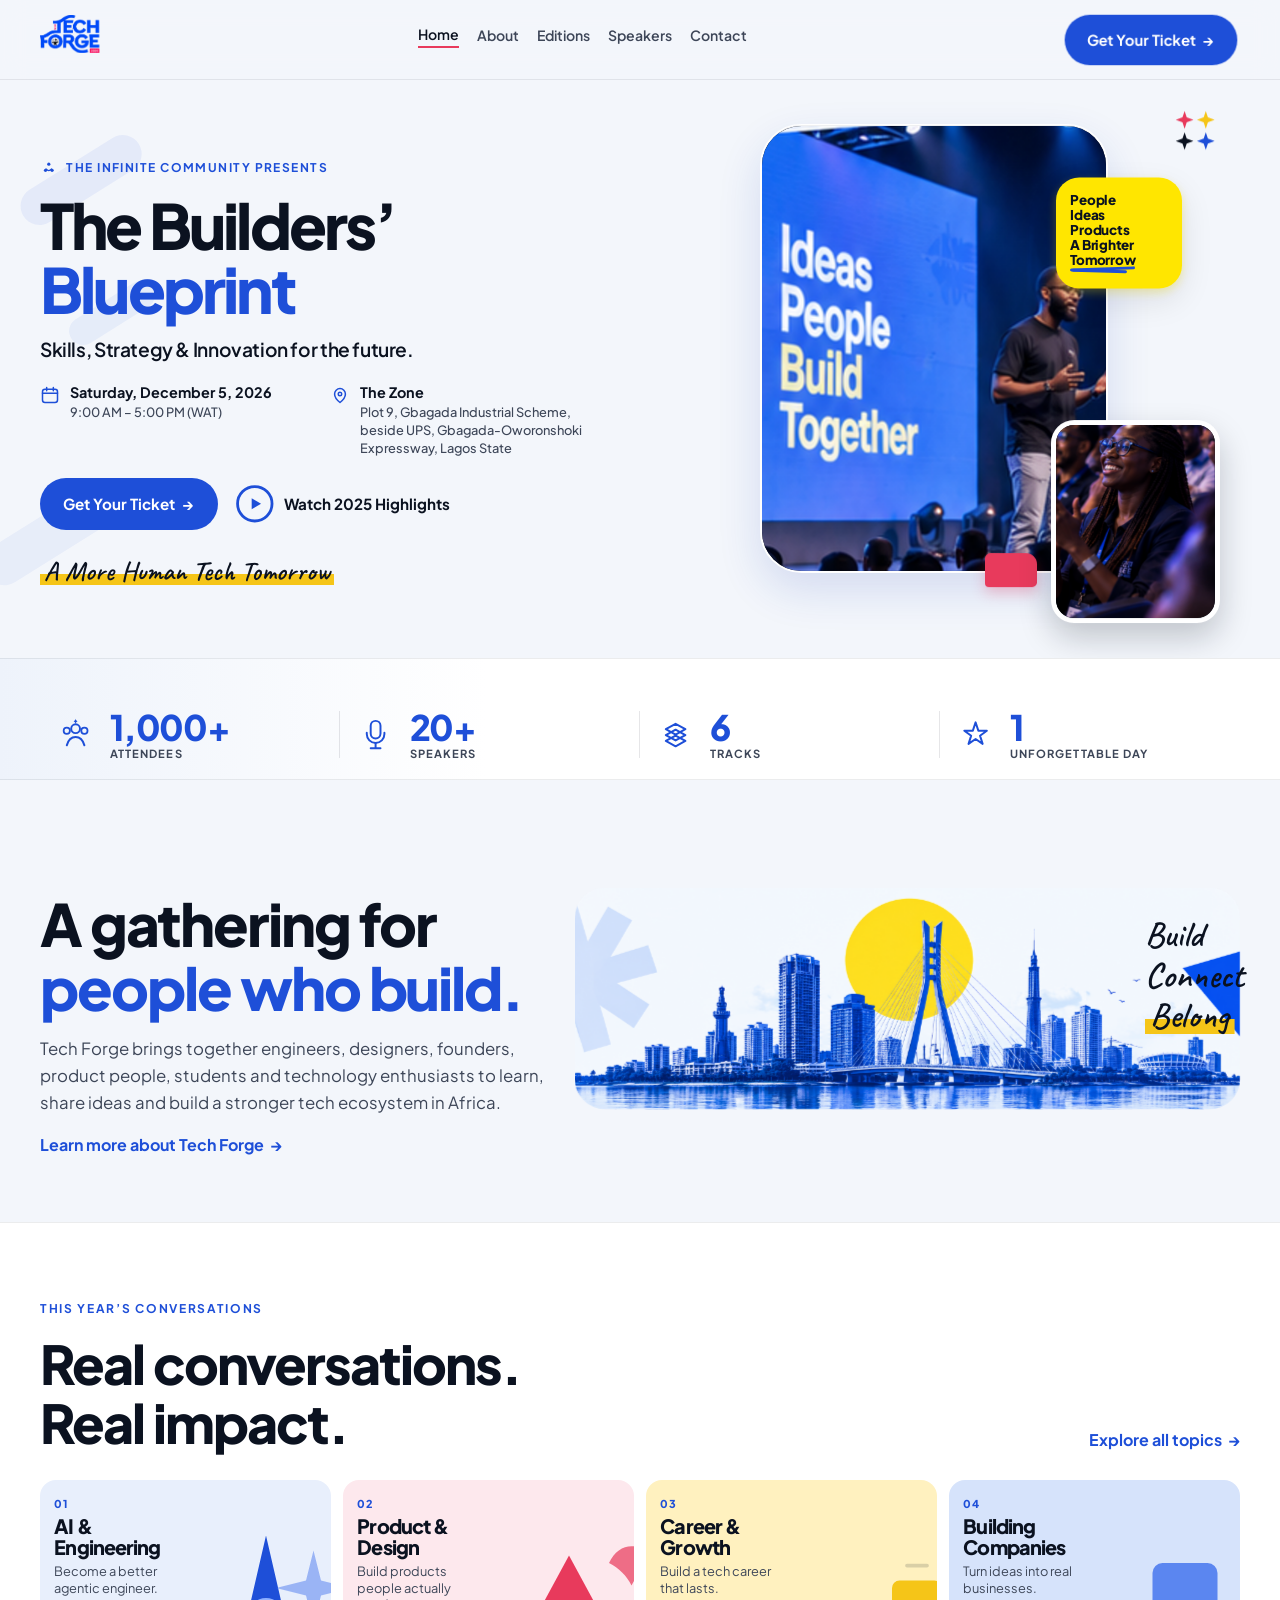
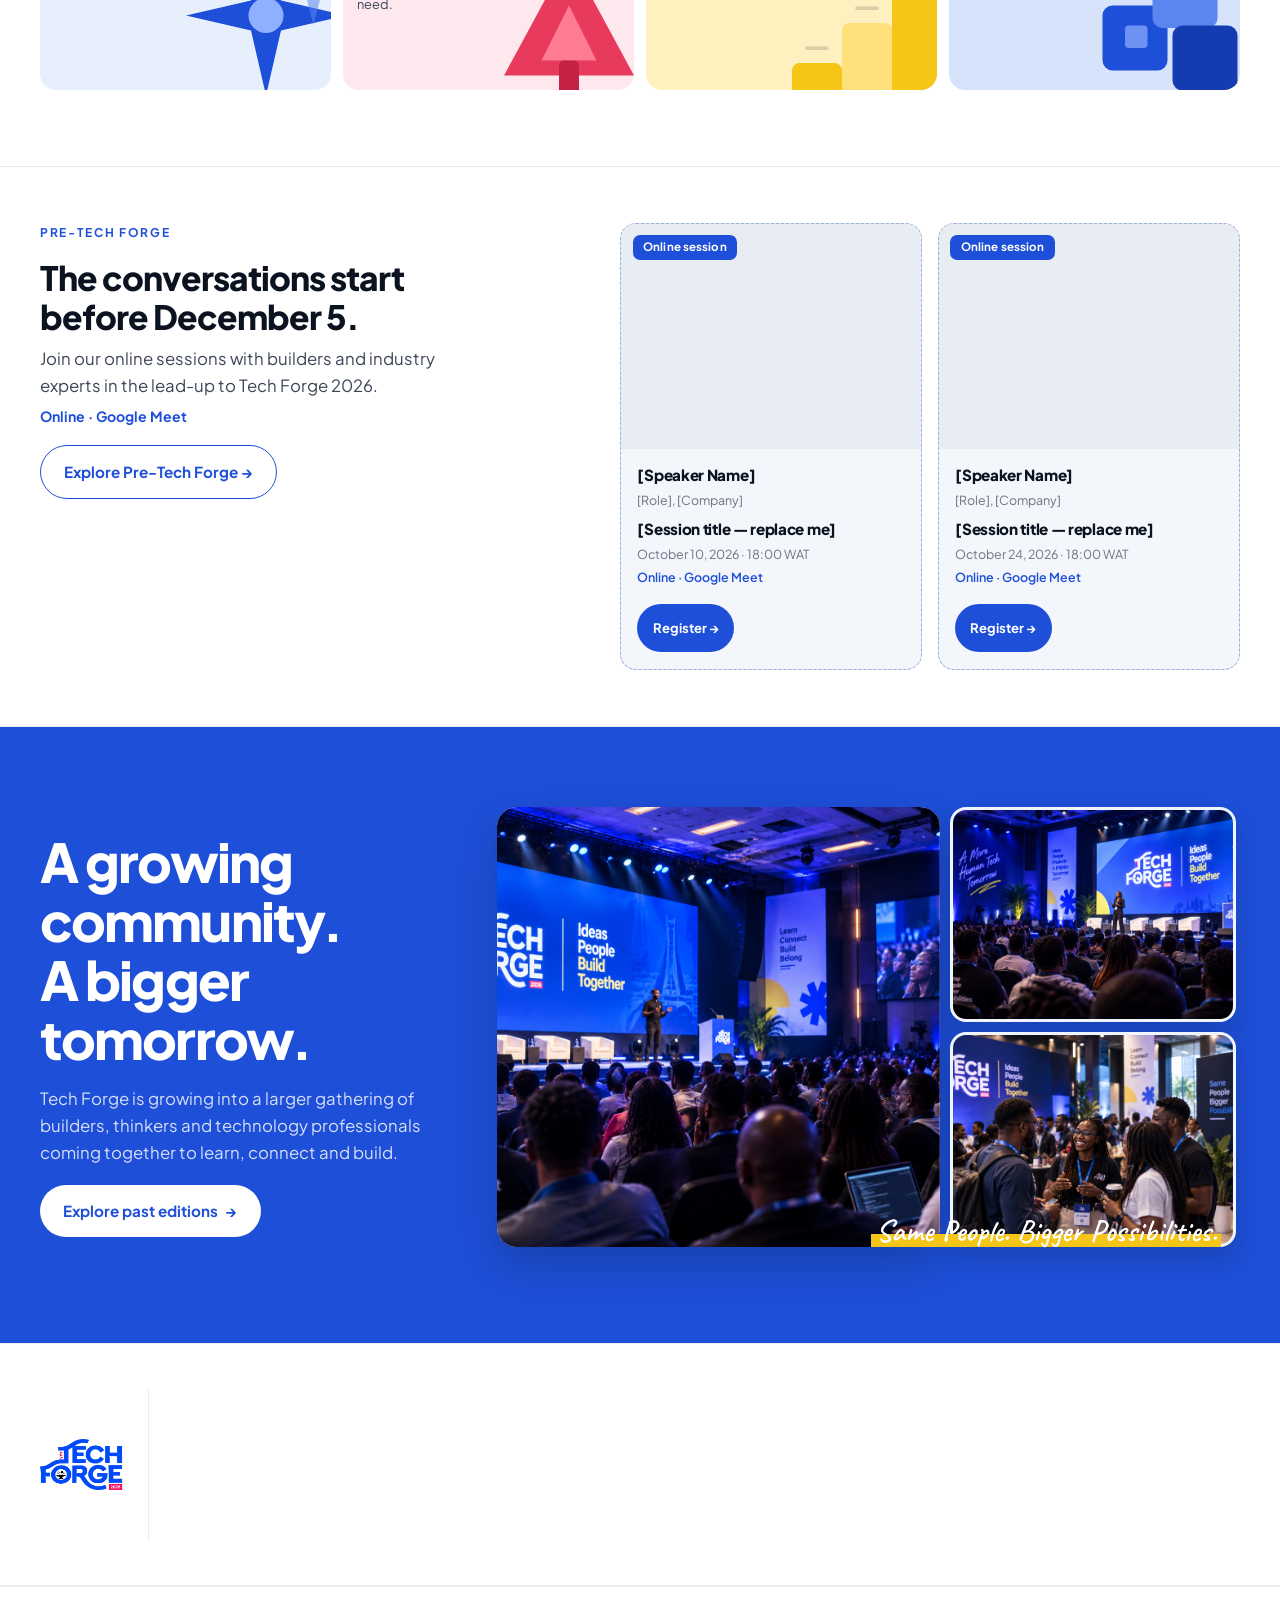
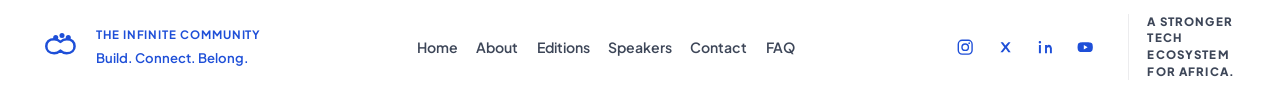
==== commit 4c0e5559: "Add Pre-Tech Forge online series pages and homepage section. Introduce year-based session data and k" ====
--- a/index.html
+++ b/index.html
@@ -513,6 +513,15 @@
         </div>
       </section>
 
+      <!-- Pre-Tech Forge (compact) -->
+      <section
+        class="ptf-home section js-reveal"
+        id="pre-tech-forge"
+        aria-labelledby="ptf-home-heading"
+      >
+        <div id="ptf-home"></div>
+      </section>
+
       <!-- Community / Past editions -->
       <section
         class="community section"
@@ -693,6 +702,8 @@
         <p class="footer-closing">A stronger tech ecosystem for Africa.</p>
       </div>
     </footer>
+    <script src="pre-tech-forge-data.js" defer></script>
+    <script src="pre-tech-forge.js" defer></script>
     <script src="home-motion.js" defer></script>
   </body>
 </html>
--- a/styles.css
+++ b/styles.css
@@ -3218,3 +3218,391 @@
     font-size: 1.15rem;
   }
 }
+
+/* ------------------------------------------------------------------ */
+/* Pre-Tech Forge                                                       */
+/* ------------------------------------------------------------------ */
+
+.ptf-meta {
+  margin: 0.35rem 0 1.1rem;
+  font-size: 0.88rem;
+  font-weight: 700;
+  color: var(--blue);
+}
+
+.speaker-badge--online {
+  background: var(--blue);
+  color: var(--white);
+}
+
+.speaker-card__rule--online {
+  background: var(--blue);
+}
+
+.ptf-media--empty {
+  background: linear-gradient(145deg, #e8ecf3 0%, #d5dff0 100%);
+}
+
+.ptf-card__when,
+.ptf-card__platform {
+  margin: 0.15rem 0 0;
+  font-size: 0.8rem;
+  line-height: 1.35;
+  color: var(--ink-faint);
+}
+
+.ptf-card__platform {
+  margin-bottom: 0.55rem;
+}
+
+.ptf-card__cta {
+  margin-top: 0.35rem;
+  min-height: 2.35rem;
+  padding-inline: 0.95rem;
+  font-size: 0.82rem;
+}
+
+.speaker-card--placeholder,
+.ptf-preview--placeholder,
+.ptf-session--placeholder,
+.ptf-past--placeholder {
+  outline: 1px dashed rgba(30, 79, 216, 0.35);
+  outline-offset: -1px;
+}
+
+/* Homepage compact section */
+.ptf-home {
+  background: var(--white);
+  padding-block: clamp(2.25rem, 4.5vw, 3.5rem);
+  border-block: 1px solid var(--border);
+}
+
+.ptf-home__grid {
+  display: grid;
+  grid-template-columns: minmax(0, 1.05fr) minmax(0, 1.2fr);
+  gap: clamp(1.5rem, 3vw, 2.5rem);
+  align-items: start;
+}
+
+.ptf-home__copy .heading-md {
+  margin-block: 0.35rem 0.65rem;
+  max-width: 18ch;
+}
+
+.ptf-home__copy .body-text {
+  max-width: 36ch;
+  margin-bottom: 0.25rem;
+}
+
+.ptf-home__previews {
+  display: grid;
+  grid-template-columns: repeat(2, minmax(0, 1fr));
+  gap: 1rem;
+}
+
+.ptf-preview {
+  display: flex;
+  flex-direction: column;
+  background: var(--blue-mist);
+  border-radius: 1rem;
+  overflow: hidden;
+  border: 1px solid var(--border);
+}
+
+.ptf-preview__media {
+  position: relative;
+  aspect-ratio: 4 / 3;
+  background: #e8ecf3;
+  overflow: hidden;
+}
+
+.ptf-preview__media img {
+  width: 100%;
+  height: 100%;
+  object-fit: cover;
+  object-position: center top;
+}
+
+.ptf-preview__body {
+  padding: 0.9rem 1rem 1.05rem;
+  display: flex;
+  flex-direction: column;
+  align-items: flex-start;
+  gap: 0.2rem;
+}
+
+.ptf-preview__name {
+  margin: 0;
+  font-size: 0.95rem;
+  font-weight: 800;
+  letter-spacing: -0.02em;
+  color: var(--ink);
+}
+
+.ptf-preview__role {
+  margin: 0;
+  font-size: 0.78rem;
+  color: var(--ink-faint);
+}
+
+.ptf-preview__title {
+  margin: 0.35rem 0 0.15rem;
+  font-size: 0.95rem;
+  font-weight: 800;
+  letter-spacing: -0.02em;
+  line-height: 1.3;
+  color: var(--ink);
+}
+
+.ptf-preview__meta,
+.ptf-preview__platform {
+  margin: 0;
+  font-size: 0.78rem;
+  color: var(--ink-faint);
+}
+
+.ptf-preview__platform {
+  margin-bottom: 0.45rem;
+  font-weight: 600;
+  color: var(--blue);
+}
+
+/* Speakers page section */
+.ptf-speakers {
+  background: var(--white);
+  padding-block: clamp(2.5rem, 5vw, 4rem);
+  border-top: 1px solid var(--border);
+}
+
+.ptf-speakers__head {
+  display: flex;
+  flex-wrap: wrap;
+  align-items: flex-end;
+  justify-content: space-between;
+  gap: 1.25rem;
+  margin-bottom: clamp(1.75rem, 3.5vw, 2.5rem);
+}
+
+.ptf-speakers__head .heading-lg {
+  margin-block: 0.35rem 0.65rem;
+  max-width: 16ch;
+}
+
+.ptf-speakers__head .body-text {
+  max-width: 42ch;
+  margin-bottom: 0;
+}
+
+.ptf-speakers__grid {
+  margin: 0;
+  padding: 0;
+  list-style: none;
+}
+
+.speaker-card--ptf .speaker-badge--online {
+  max-width: calc(100% - 1.4rem);
+  white-space: normal;
+  line-height: 1.2;
+}
+
+/* Dedicated page */
+.ptf-hero {
+  background: var(--blue-mist);
+  padding-block: clamp(2rem, 4vw, 3rem) clamp(2.25rem, 4.5vw, 3.25rem);
+}
+
+.ptf-hero__inner {
+  max-width: 40rem;
+}
+
+.ptf-hero .heading-md {
+  margin-block: 0.4rem 0.7rem;
+}
+
+.ptf-hero__lede {
+  margin-bottom: 0.25rem;
+  max-width: 42ch;
+}
+
+.ptf-hero__actions {
+  display: flex;
+  flex-wrap: wrap;
+  gap: 0.75rem;
+}
+
+.ptf-list {
+  padding-block: clamp(2.25rem, 4.5vw, 3.5rem);
+  background: var(--white);
+}
+
+.ptf-list--past {
+  background: var(--blue-mist);
+  border-top: 1px solid var(--border);
+}
+
+.ptf-list__head {
+  margin-bottom: clamp(1.25rem, 2.5vw, 1.75rem);
+}
+
+.ptf-list__head .heading-md {
+  margin: 0 0 0.4rem;
+}
+
+.ptf-list__head .body-text {
+  margin: 0;
+  max-width: 42ch;
+}
+
+.ptf-list__items {
+  display: flex;
+  flex-direction: column;
+  gap: 1.15rem;
+}
+
+.ptf-session {
+  display: grid;
+  grid-template-columns: minmax(7.5rem, 11rem) minmax(0, 1fr);
+  gap: clamp(1rem, 2.5vw, 1.75rem);
+  align-items: start;
+  padding: clamp(1rem, 2vw, 1.25rem);
+  background: var(--blue-mist);
+  border: 1px solid var(--border);
+  border-radius: 1rem;
+}
+
+.ptf-session__media {
+  position: relative;
+  aspect-ratio: 1 / 1;
+  border-radius: 0.75rem;
+  overflow: hidden;
+  background: #e8ecf3;
+}
+
+.ptf-session__media img {
+  width: 100%;
+  height: 100%;
+  object-fit: cover;
+  object-position: center top;
+}
+
+.ptf-session__speaker {
+  margin: 0;
+  font-size: 0.95rem;
+  font-weight: 800;
+  letter-spacing: -0.02em;
+  color: var(--ink);
+}
+
+.ptf-session__role {
+  margin: 0.15rem 0 0;
+  font-size: 0.82rem;
+  color: var(--ink-faint);
+}
+
+.ptf-session__title {
+  margin: 0.7rem 0 0.4rem;
+  font-size: clamp(1.15rem, 2.2vw, 1.4rem);
+  font-weight: 800;
+  letter-spacing: -0.03em;
+  line-height: 1.2;
+  color: var(--ink);
+}
+
+.ptf-session__desc {
+  margin: 0 0 0.75rem;
+  max-width: 48ch;
+  font-size: 0.92rem;
+  line-height: 1.55;
+  color: var(--ink-muted);
+}
+
+.ptf-session__meta {
+  display: flex;
+  flex-wrap: wrap;
+  gap: 0.35rem 1rem;
+  margin-bottom: 0.85rem;
+  font-size: 0.84rem;
+  color: var(--ink-faint);
+}
+
+.ptf-session__meta span:last-child {
+  font-weight: 600;
+  color: var(--blue);
+}
+
+.ptf-list__past {
+  display: flex;
+  flex-direction: column;
+  gap: 0.75rem;
+}
+
+.ptf-past {
+  display: flex;
+  flex-wrap: wrap;
+  align-items: center;
+  justify-content: space-between;
+  gap: 0.75rem 1.25rem;
+  padding: 1rem 1.15rem;
+  background: var(--white);
+  border: 1px solid var(--border);
+  border-radius: 0.85rem;
+}
+
+.ptf-past__speaker {
+  margin: 0;
+  font-size: 0.8rem;
+  font-weight: 700;
+  color: var(--blue);
+}
+
+.ptf-past__title {
+  margin: 0.2rem 0;
+  font-size: 1.05rem;
+  font-weight: 800;
+  letter-spacing: -0.02em;
+  color: var(--ink);
+}
+
+.ptf-past__date {
+  margin: 0;
+  font-size: 0.82rem;
+  color: var(--ink-faint);
+}
+
+@media (max-width: 900px) {
+  .ptf-home__grid {
+    grid-template-columns: 1fr;
+  }
+
+  .ptf-home__copy .heading-md {
+    max-width: none;
+  }
+}
+
+@media (max-width: 640px) {
+  .ptf-home__previews {
+    grid-template-columns: 1fr;
+  }
+
+  .ptf-speakers__head .heading-lg {
+    max-width: none;
+  }
+
+  .ptf-session {
+    grid-template-columns: 1fr;
+  }
+
+  .ptf-session__media {
+    max-width: 11rem;
+  }
+
+  .ptf-hero__actions {
+    flex-direction: column;
+    align-items: stretch;
+  }
+
+  .ptf-hero__actions .btn {
+    justify-content: center;
+    text-align: center;
+  }
+}
